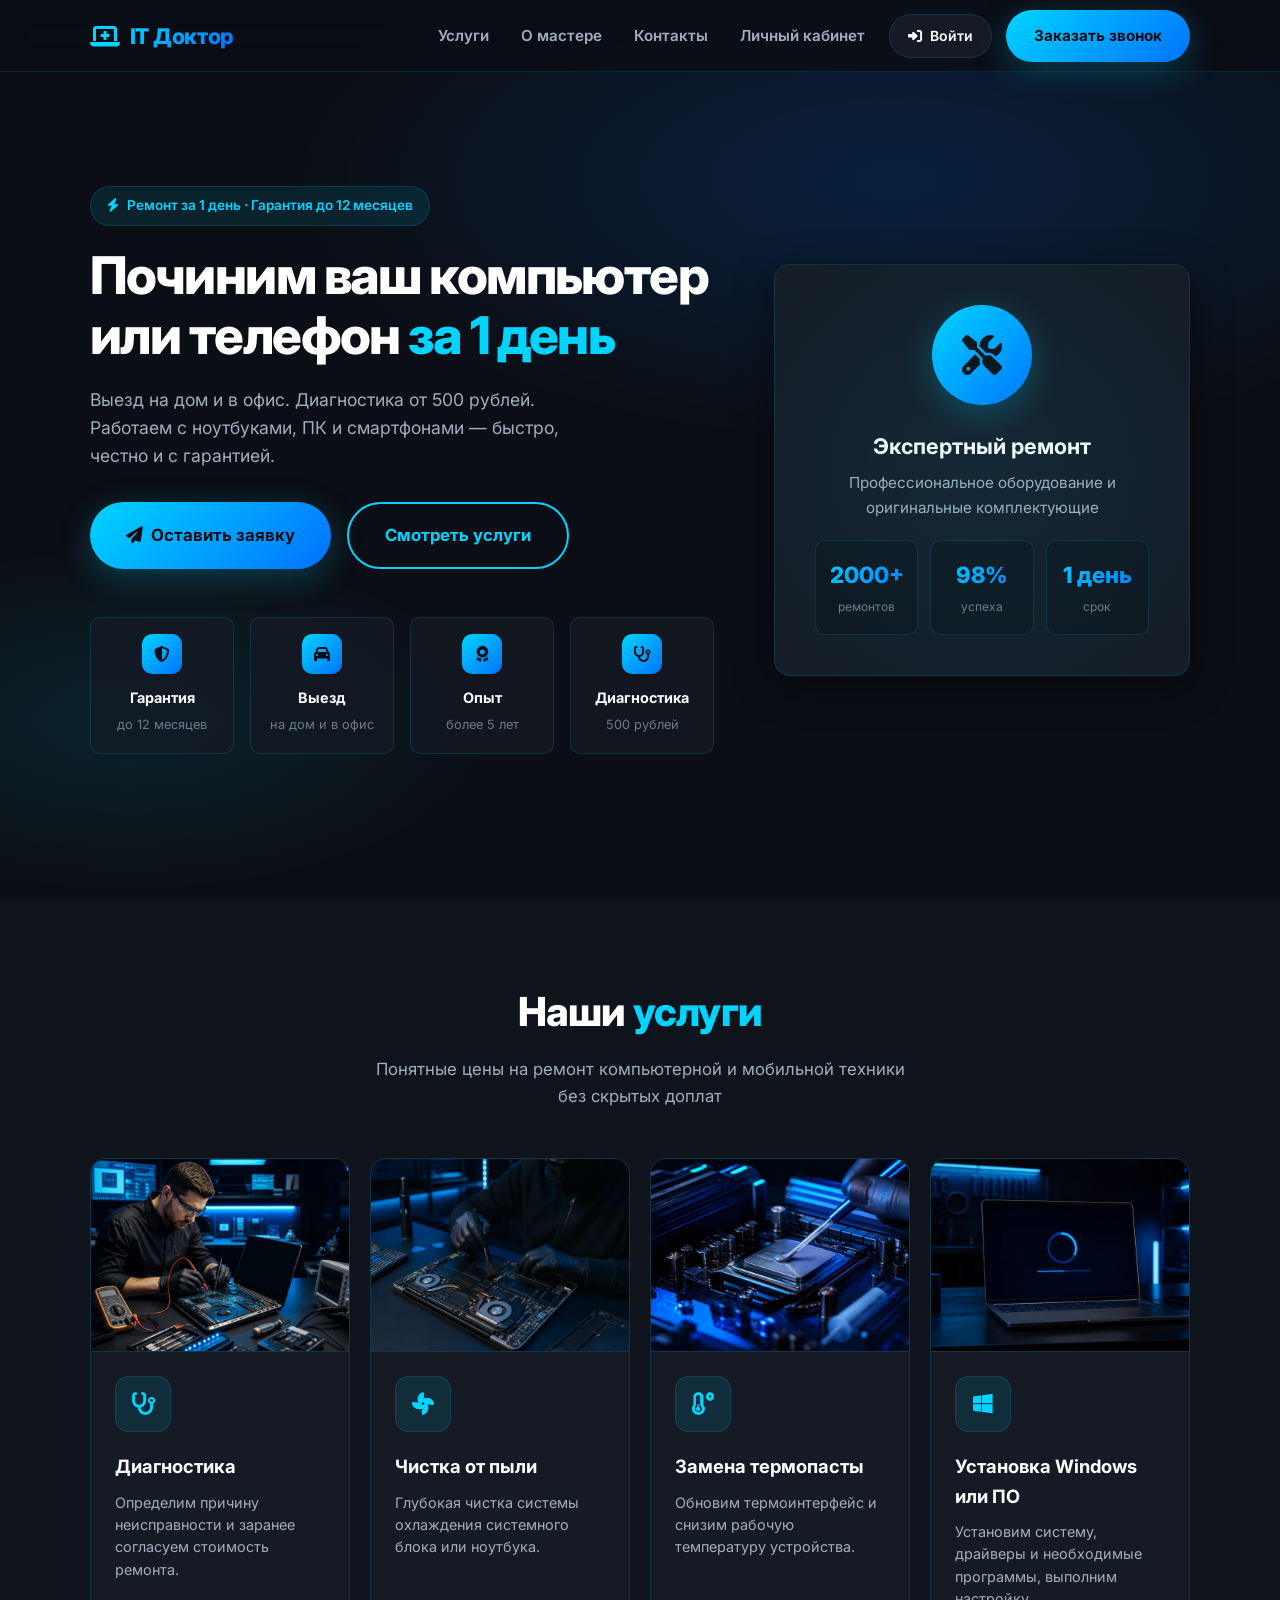
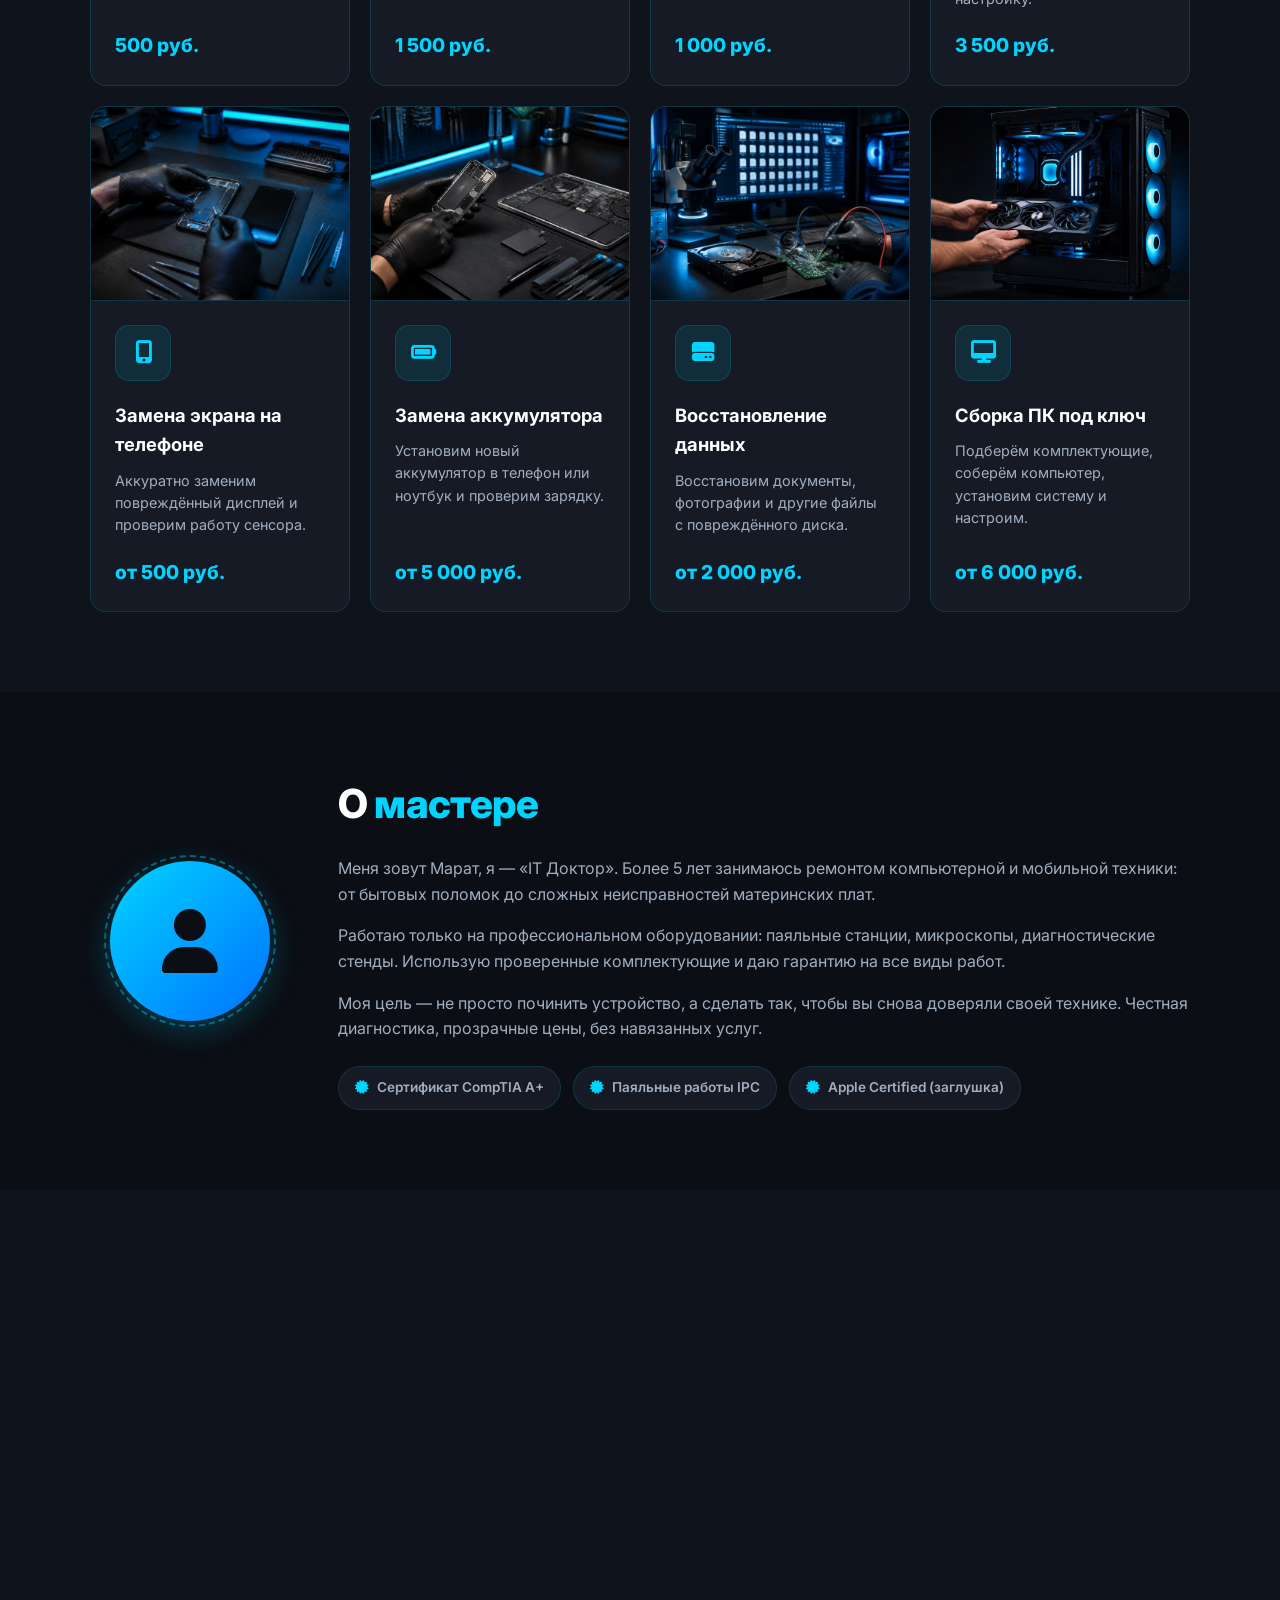
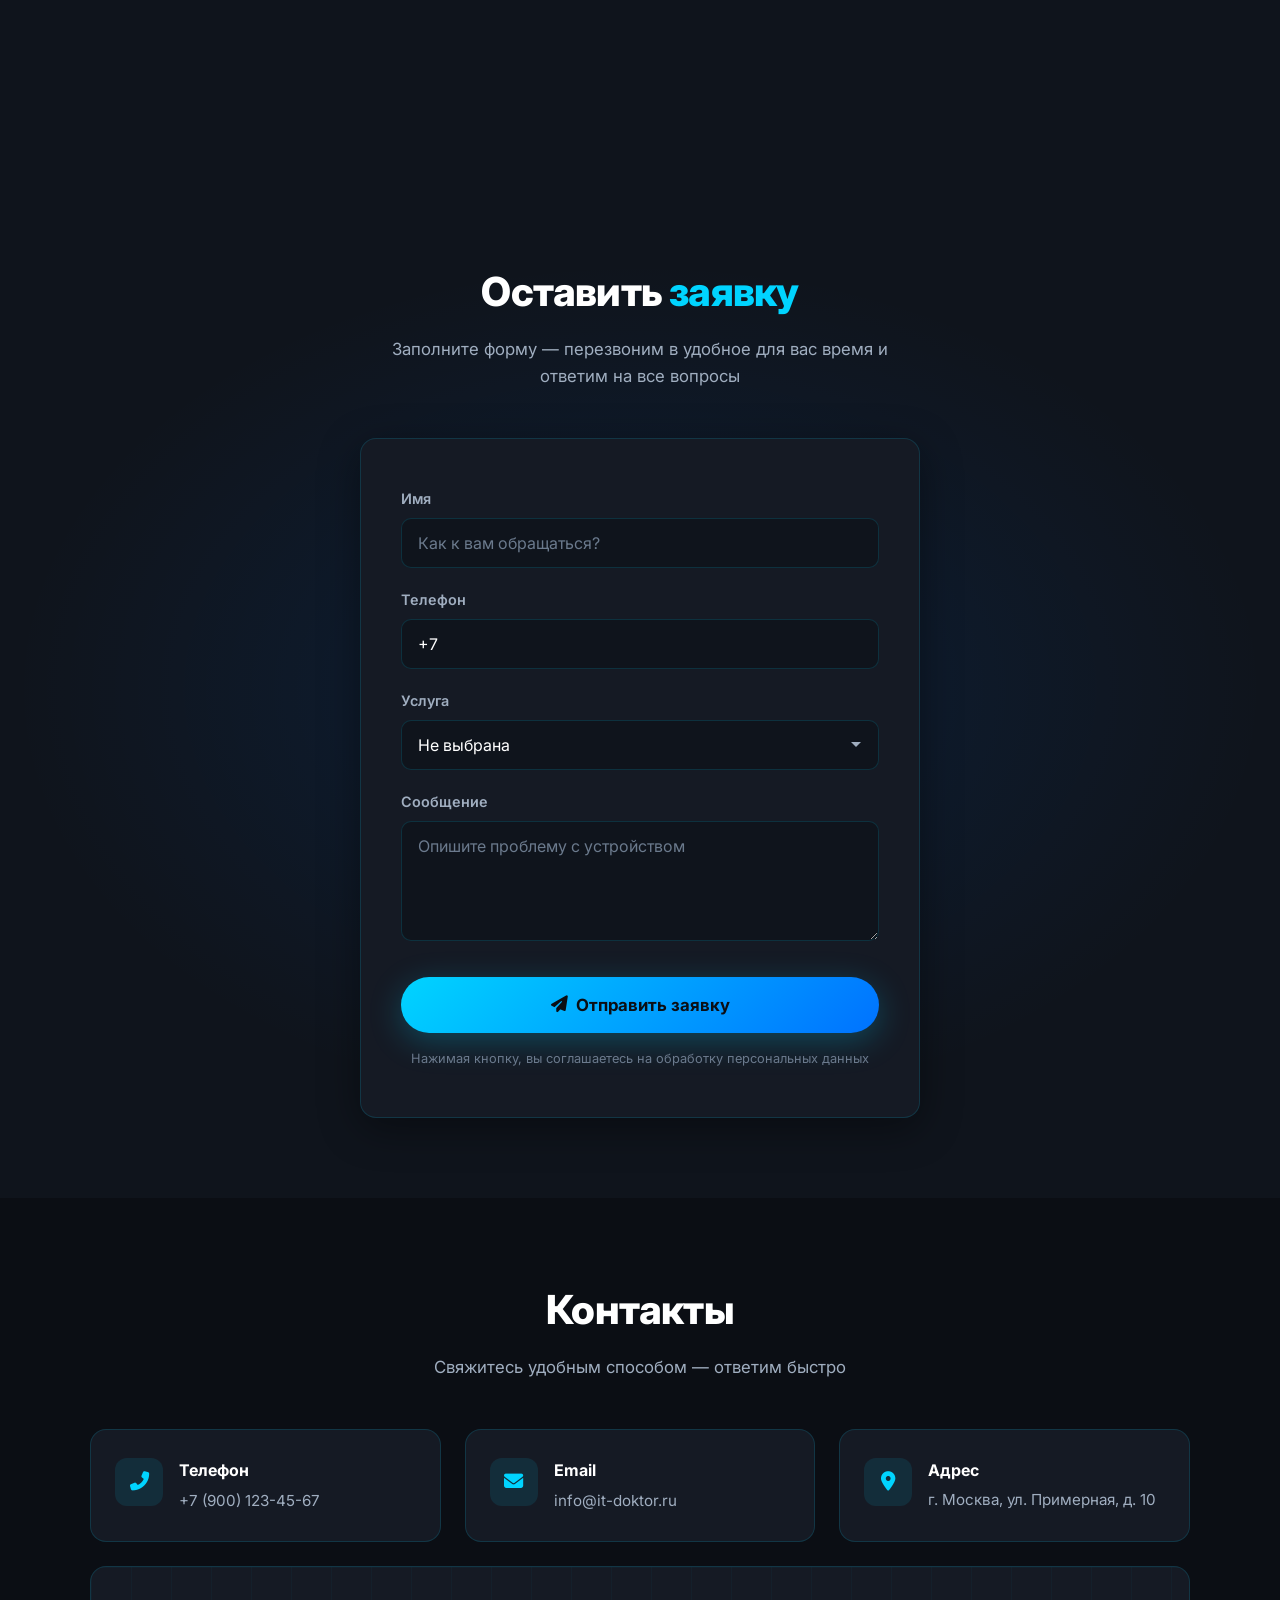
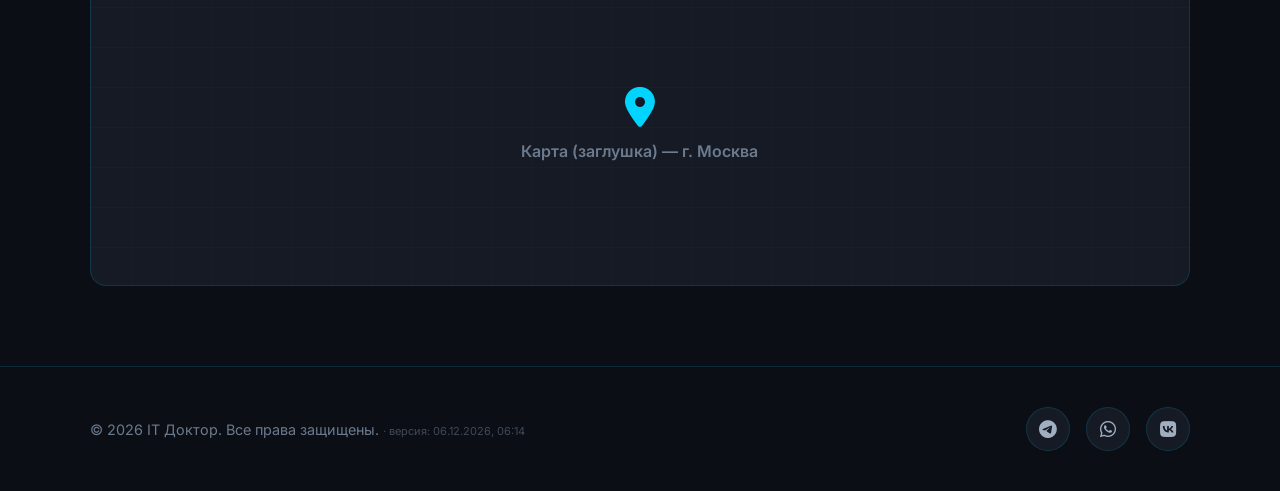
==== index.html @ d326a2d8 "Add a way back to the site and put the cabinet avatar on the right The sign-in form gained a return " ====
<!DOCTYPE html>
<html lang="ru">
<head>
  <meta charset="UTF-8" />
  <meta name="viewport" content="width=device-width, initial-scale=1.0" />
  <meta name="description" content="IT Доктор — профессиональный ремонт компьютеров, ноутбуков и телефонов. Гарантия, выезд, диагностика от 500 рублей. Починим за 1 день." />
  <meta name="keywords" content="ремонт компьютеров, ремонт телефонов, ремонт ноутбуков, IT Доктор, замена экрана, восстановление данных" />
  <title>IT Доктор — Ремонт компьютеров и телефонов за 1 день</title>

  <!-- Google Fonts: Inter -->
  <link rel="preconnect" href="https://fonts.googleapis.com" />
  <link rel="preconnect" href="https://fonts.gstatic.com" crossorigin />
  <link href="https://fonts.googleapis.com/css2?family=Inter:wght@400;600;700;800&display=swap" rel="stylesheet" />

  <!-- Font Awesome -->
  <link rel="stylesheet" href="https://cdnjs.cloudflare.com/ajax/libs/font-awesome/6.5.1/css/all.min.css" />

  <style>
    /* ========== CSS Variables ========== */
    :root {
      --bg-primary: #0B0E14;
      --bg-secondary: #0F141C;
      --bg-card: #151A24;
      --bg-card-hover: #1A2130;
      --accent: #00D4FF;
      --accent-secondary: #0072FF;
      --accent-gradient: linear-gradient(135deg, #00D4FF 0%, #0072FF 100%);
      --text-primary: #FFFFFF;
      --text-secondary: #A0AEC0;
      --text-muted: #6B7A8D;
      --border: rgba(0, 212, 255, 0.15);
      --shadow: 0 10px 40px rgba(0, 0, 0, 0.4);
      --shadow-accent: 0 8px 32px rgba(0, 212, 255, 0.25);
      --radius: 16px;
      --radius-sm: 10px;
      --transition: 0.3s ease;
      --header-height: 72px;
      --container: 1140px;
    }

    /* ========== Reset & Base ========== */
    *,
    *::before,
    *::after {
      box-sizing: border-box;
      margin: 0;
      padding: 0;
    }

    html {
      scroll-behavior: smooth;
      scroll-padding-top: var(--header-height);
    }

    body {
      font-family: "Inter", sans-serif;
      font-weight: 400;
      background: var(--bg-primary);
      color: var(--text-primary);
      line-height: 1.6;
      overflow-x: hidden;
    }

    img {
      max-width: 100%;
      display: block;
    }

    a {
      color: inherit;
      text-decoration: none;
    }

    ul {
      list-style: none;
    }

    button,
    input,
    select,
    textarea {
      font-family: inherit;
      font-size: inherit;
    }

    .container {
      width: 100%;
      max-width: var(--container);
      margin: 0 auto;
      padding: 0 20px;
    }

    section {
      padding: 80px 0;
      position: relative;
    }

    .section-header {
      text-align: center;
      margin-bottom: 48px;
    }

    .section-header h2 {
      font-size: clamp(1.75rem, 4vw, 2.5rem);
      font-weight: 800;
      margin-bottom: 12px;
      letter-spacing: -0.02em;
    }

    .section-header p {
      color: var(--text-secondary);
      font-size: 1.05rem;
      max-width: 560px;
      margin: 0 auto;
    }

    .accent {
      color: var(--accent);
    }

    /* ========== Buttons ========== */
    .btn {
      display: inline-flex;
      align-items: center;
      justify-content: center;
      gap: 8px;
      padding: 14px 28px;
      border: none;
      border-radius: 50px;
      font-weight: 700;
      font-size: 0.95rem;
      cursor: pointer;
      transition: transform var(--transition), box-shadow var(--transition), opacity var(--transition);
      text-align: center;
    }

    .btn-primary {
      background: var(--accent-gradient);
      color: #0B0E14;
      box-shadow: var(--shadow-accent);
    }

    .btn-primary:hover {
      transform: translateY(-3px);
      box-shadow: 0 12px 40px rgba(0, 212, 255, 0.4);
    }

    .btn-primary:active {
      transform: translateY(-1px);
    }

    .btn-outline {
      background: transparent;
      color: var(--accent);
      border: 2px solid var(--accent);
    }

    .btn-outline:hover {
      background: rgba(0, 212, 255, 0.1);
      transform: translateY(-2px);
    }

    .btn-lg {
      padding: 18px 36px;
      font-size: 1.05rem;
    }

    /* ========== Header ========== */
    .header {
      position: fixed;
      top: 0;
      left: 0;
      right: 0;
      z-index: 1000;
      height: var(--header-height);
      background: rgba(11, 14, 20, 0.85);
      backdrop-filter: blur(16px);
      border-bottom: 1px solid var(--border);
      transition: background var(--transition);
    }

    .header__inner {
      display: flex;
      align-items: center;
      justify-content: space-between;
      gap: 24px;
      height: var(--header-height);
    }

    /* Логотип занимает левый край, всё остальное собирается вправо */
    .logo { margin-right: auto; }

    /* Меню и кнопки собраны в один блок: между ними ровные отступы */
    .header__auth {
      display: flex;
      align-items: center;
      gap: 14px;
    }

    .logo {
      font-size: 1.35rem;
      font-weight: 800;
      display: flex;
      align-items: center;
      gap: 10px;
      letter-spacing: -0.02em;
    }

    .logo i {
      color: var(--accent);
      font-size: 1.5rem;
    }

    .logo span {
      background: var(--accent-gradient);
      -webkit-background-clip: text;
      -webkit-text-fill-color: transparent;
      background-clip: text;
    }

    .nav {
      display: none;
      align-items: center;
      gap: 32px;
    }

    .nav a {
      color: var(--text-secondary);
      font-weight: 600;
      font-size: 0.95rem;
      transition: color var(--transition);
      position: relative;
    }

    .nav a::after {
      content: "";
      position: absolute;
      left: 0;
      bottom: -4px;
      width: 0;
      height: 2px;
      background: var(--accent-gradient);
      transition: width var(--transition);
    }

    .nav a:hover {
      color: var(--accent);
    }

    .nav a:hover::after {
      width: 100%;
    }

    .header__cta {
      display: none;
    }

    /* --- Кнопка входа в шапке --- */
    .login-btn {
      display: none;
      align-items: center;
      gap: 8px;
      padding: 10px 18px;
      border-radius: 999px;
      border: 1px solid var(--border);
      background: var(--bg-card);
      color: var(--text-primary);
      font: inherit;
      font-size: 14px;
      font-weight: 600;
      cursor: pointer;
      transition: var(--transition);
    }

    .login-btn:hover {
      border-color: var(--accent);
      color: var(--accent);
      box-shadow: var(--shadow-accent);
    }

    .login-btn[hidden] { display: none !important; }

    .login-btn:not([hidden]) { display: inline-flex; }

    /* На телефоне кнопка компактнее, чтобы не тесно в шапке */
    @media (max-width: 1023px) {
      .login-btn { padding: 9px 13px; font-size: 13px; }
    }

    @media (max-width: 420px) {
      .login-btn span { display: none; }
      .login-btn { padding: 10px; }
    }

    /* --- Окно входа --- */
    .modal {
      position: fixed;
      inset: 0;
      z-index: 2000;
      display: flex;
      align-items: center;
      justify-content: center;
      padding: 20px;
    }

    .modal[hidden] { display: none; }

    .modal__backdrop {
      position: absolute;
      inset: 0;
      background: rgba(3, 6, 12, .78);
      backdrop-filter: blur(4px);
    }

    .modal__card {
      position: relative;
      width: 100%;
      max-width: 420px;
      max-height: calc(100vh - 40px);
      overflow-y: auto;
      padding: 26px;
      border-radius: var(--radius);
      background: var(--bg-card);
      border: 1px solid var(--border-strong);
      box-shadow: var(--shadow);
      animation: modal-in .22s ease;
    }

    @keyframes modal-in {
      from { opacity: 0; transform: translateY(10px); }
      to { opacity: 1; transform: translateY(0); }
    }

    .modal__close {
      position: absolute;
      top: 14px; right: 14px;
      width: 34px; height: 34px;
      display: flex; align-items: center; justify-content: center;
      border-radius: 50%;
      border: none;
      background: transparent;
      color: var(--text-muted);
      cursor: pointer;
      transition: var(--transition);
    }

    .modal__close:hover { color: var(--accent); background: var(--bg-card-hover); }

    .modal__title { font-size: 24px; margin: 0 0 6px; }
    .modal__sub { color: var(--text-muted); font-size: 14px; margin: 0 0 18px; }

    .modal__tabs {
      display: flex;
      gap: 6px;
      padding: 4px;
      margin-bottom: 18px;
      border-radius: 999px;
      background: var(--bg-secondary);
      border: 1px solid var(--border);
    }

    .modal__tabs button {
      flex: 1;
      padding: 9px 12px;
      border: none;
      border-radius: 999px;
      background: transparent;
      color: var(--text-secondary);
      font: inherit;
      font-size: 14px;
      font-weight: 600;
      cursor: pointer;
      transition: var(--transition);
    }

    .modal__tabs button[data-active="true"] {
      background: var(--accent-gradient);
      color: #04121A;
    }

    .modal__field { margin-bottom: 14px; }
    .modal__field[hidden] { display: none; }

    .modal__field label {
      display: block;
      margin-bottom: 6px;
      font-size: 13px;
      color: var(--text-muted);
    }

    .modal__field input {
      width: 100%;
      padding: 12px 14px;
      border-radius: var(--radius-sm);
      border: 1px solid var(--border);
      background: var(--bg-secondary);
      color: var(--text-primary);
      font: inherit;
      font-size: 15px;
    }

    .modal__field input:focus { outline: none; border-color: var(--accent); }

    .modal__submit { width: 100%; margin-top: 6px; }
    .modal__submit[disabled] { opacity: .6; cursor: default; }

    .modal__status { margin: 12px 0 0; font-size: 14px; min-height: 20px; }
    .modal__status[data-kind="error"] { color: #FF6B6B; }
    .modal__status[data-kind="ok"] { color: var(--accent); }

    .modal__hint { margin: 14px 0 0; text-align: center; font-size: 13px; }
    .modal__hint a { color: var(--text-muted); text-decoration: none; }
    .modal__hint a:hover { color: var(--accent); }

    /* --- Профиль клиента в шапке --- */
    .user-box {
      position: relative;
      display: none;
      align-items: center;
    }



    .user-btn {
      display: flex;
      align-items: center;
      gap: 9px;
      padding: 6px 12px 6px 6px;
      border-radius: 999px;
      border: 1px solid var(--border);
      background: var(--bg-card);
      color: var(--text-primary);
      font: inherit;
      font-size: 14px;
      font-weight: 600;
      cursor: pointer;
      transition: var(--transition);
    }

    .user-btn:hover {
      border-color: var(--accent);
      box-shadow: var(--shadow-accent);
    }

    .user-avatar {
      width: 32px;
      height: 32px;
      border-radius: 50%;
      flex: none;
      display: flex;
      align-items: center;
      justify-content: center;
      overflow: hidden;
      background: var(--accent-gradient);
      color: #04121A;
      font-size: 13px;
      font-weight: 800;
    }

    .user-avatar img {
      width: 100%;
      height: 100%;
      object-fit: cover;
      display: block;
    }

    .user-name {
      max-width: 120px;
      overflow: hidden;
      text-overflow: ellipsis;
      white-space: nowrap;
    }

    .user-menu {
      /* Координаты задаёт скрипт: так меню гарантированно остаётся на экране
         при любой ширине окна. */
      position: fixed;
      top: 0;
      left: 0;
      z-index: 1002;
      /* Ширина задана явно: меню не растягивается на всю ширину экрана */
      width: 260px;
      min-width: 0;
      padding: 8px;
      border-radius: 14px;
      background: var(--bg-card);
      border: 1px solid var(--border);
      box-shadow: var(--shadow);
    }

    .user-menu__who {
      padding: 10px 12px 12px;
      border-bottom: 1px solid rgba(255, 255, 255, .07);
      margin-bottom: 6px;
    }

    .user-menu__who b { display: block; font-size: 15px; }
    .user-menu__who span { color: var(--text-muted); font-size: 13px; word-break: break-all; }

    .user-menu a,
    .user-menu button {
      display: block;
      width: 100%;
      text-align: left;
      white-space: normal;
      overflow-wrap: anywhere;
      padding: 11px 12px;
      border: none;
      border-radius: 9px;
      background: transparent;
      color: var(--text-secondary);
      font: inherit;
      font-size: 14px;
      text-decoration: none;
      cursor: pointer;
      transition: var(--transition);
    }

    .user-menu a:hover,
    .user-menu button:hover {
      background: var(--bg-card-hover);
      color: var(--text-primary);
    }

    .user-menu button:hover { color: #FF6B6B; }
    .user-menu__sep { height: 1px; background: rgba(255, 255, 255, .07); margin: 6px 4px; }

    /* Аватар клиента видно и на телефоне */
    .user-box { display: flex; }

    /* На узких экранах имя рядом с аватаром скрываем — остаётся кружок */
    @media (max-width: 1023px) {
      .user-name { display: none; }
      .user-btn { padding: 4px; }
      .header__inner { gap: 10px; }

      /* Меню профиля компактнее: так оно помещается на узком экране */
      .user-menu { padding: 6px; }
      .user-menu a,
      .user-menu button { padding: 10px; font-size: 13.5px; white-space: normal; }
      .user-menu__who { padding: 9px 10px 10px; }
      .user-menu__who b { font-size: 14px; }
      .user-menu__who span { font-size: 12px; }
    }

    /* Атрибут hidden должен побеждать правило отображения выше. */
    .user-box[hidden] { display: none !important; }

    .burger {
      display: flex;
      flex-direction: column;
      gap: 5px;
      background: none;
      border: none;
      cursor: pointer;
      padding: 8px;
      z-index: 1001;
    }

    .burger span {
      display: block;
      width: 24px;
      height: 2px;
      background: var(--text-primary);
      border-radius: 2px;
      transition: var(--transition);
    }

    .burger.active span:nth-child(1) {
      transform: translateY(7px) rotate(45deg);
    }

    .burger.active span:nth-child(2) {
      opacity: 0;
    }

    .burger.active span:nth-child(3) {
      transform: translateY(-7px) rotate(-45deg);
    }

    /* Mobile menu */
    .mobile-menu {
      position: fixed;
      top: var(--header-height);
      left: 0;
      right: 0;
      background: var(--bg-secondary);
      border-bottom: 1px solid var(--border);
      padding: 24px 20px;
      display: flex;
      flex-direction: column;
      gap: 20px;
      transform: translateY(-120%);
      opacity: 0;
      visibility: hidden;
      transition: transform var(--transition), opacity var(--transition), visibility var(--transition);
      z-index: 999;
    }

    .mobile-menu.open {
      transform: translateY(0);
      opacity: 1;
      visibility: visible;
    }

    .mobile-menu a {
      color: var(--text-secondary);
      font-weight: 600;
      font-size: 1.1rem;
      padding: 8px 0;
    }

    .mobile-menu a:hover {
      color: var(--accent);
    }

    /* ========== Hero ========== */
    .hero {
      padding-top: calc(var(--header-height) + 48px);
      padding-bottom: 80px;
      min-height: 100vh;
      display: flex;
      align-items: center;
      background:
        radial-gradient(ellipse 80% 50% at 70% 20%, rgba(0, 114, 255, 0.18) 0%, transparent 60%),
        radial-gradient(ellipse 60% 40% at 10% 80%, rgba(0, 212, 255, 0.1) 0%, transparent 50%),
        var(--bg-primary);
      overflow: hidden;
    }

    .hero__grid {
      display: grid;
      gap: 48px;
      align-items: center;
    }

    .hero__badge {
      display: inline-flex;
      align-items: center;
      gap: 8px;
      padding: 8px 16px;
      background: rgba(0, 212, 255, 0.1);
      border: 1px solid var(--border);
      border-radius: 50px;
      color: var(--accent);
      font-size: 0.85rem;
      font-weight: 600;
      margin-bottom: 20px;
    }

    .hero h1 {
      font-size: clamp(2rem, 5.5vw, 3.25rem);
      font-weight: 800;
      line-height: 1.15;
      letter-spacing: -0.03em;
      margin-bottom: 20px;
    }

    .hero__subtitle {
      font-size: 1.1rem;
      color: var(--text-secondary);
      margin-bottom: 32px;
      max-width: 520px;
    }

    .hero__actions {
      display: flex;
      flex-wrap: wrap;
      gap: 16px;
      margin-bottom: 48px;
    }

    .hero__features {
      display: grid;
      grid-template-columns: 1fr 1fr;
      gap: 16px;
    }

    .feature-item {
      display: flex;
      align-items: flex-start;
      gap: 12px;
      padding: 16px;
      background: rgba(21, 26, 36, 0.7);
      border: 1px solid var(--border);
      border-radius: var(--radius-sm);
      transition: transform var(--transition), border-color var(--transition), box-shadow var(--transition);
    }

    .feature-item:hover {
      transform: translateY(-4px);
      border-color: rgba(0, 212, 255, 0.4);
      box-shadow: var(--shadow-accent);
    }

    .feature-item__icon {
      width: 40px;
      height: 40px;
      min-width: 40px;
      display: flex;
      align-items: center;
      justify-content: center;
      background: var(--accent-gradient);
      border-radius: 10px;
      color: #0B0E14;
      font-size: 1rem;
    }

    .feature-item__text strong {
      display: block;
      font-size: 0.9rem;
      font-weight: 700;
      margin-bottom: 2px;
    }

    .feature-item__text span {
      font-size: 0.8rem;
      color: var(--text-muted);
    }

    .hero__visual {
      display: none;
      position: relative;
    }

    .hero__card {
      background: var(--bg-card);
      border: 1px solid var(--border);
      border-radius: var(--radius);
      padding: 40px;
      text-align: center;
      box-shadow: var(--shadow);
      position: relative;
      overflow: hidden;
    }

    .hero__card::before {
      content: "";
      position: absolute;
      top: -50%;
      left: -50%;
      width: 200%;
      height: 200%;
      background: radial-gradient(circle, rgba(0, 212, 255, 0.08) 0%, transparent 60%);
      pointer-events: none;
    }

    .hero__card-icon {
      width: 100px;
      height: 100px;
      margin: 0 auto 24px;
      display: flex;
      align-items: center;
      justify-content: center;
      background: var(--accent-gradient);
      border-radius: 50%;
      font-size: 2.5rem;
      color: #0B0E14;
      box-shadow: var(--shadow-accent);
    }

    .hero__card h3 {
      font-size: 1.35rem;
      font-weight: 700;
      margin-bottom: 8px;
    }

    .hero__card p {
      color: var(--text-secondary);
      font-size: 0.95rem;
    }

    .hero__stats {
      display: grid;
      grid-template-columns: repeat(3, 1fr);
      gap: 12px;
      margin-top: 20px;
    }

    .hero__stat {
      background: var(--bg-secondary);
      border: 1px solid var(--border);
      border-radius: var(--radius-sm);
      padding: 16px 8px;
      text-align: center;
    }

    .hero__stat strong {
      display: block;
      font-size: 1.4rem;
      font-weight: 800;
      background: var(--accent-gradient);
      -webkit-background-clip: text;
      -webkit-text-fill-color: transparent;
      background-clip: text;
    }

    .hero__stat span {
      font-size: 0.75rem;
      color: var(--text-muted);
    }

    /* ========== Services ========== */
    .services {
      background: var(--bg-secondary);
    }

    .services__grid {
      display: grid;
      grid-template-columns: 1fr;
      gap: 20px;
    }

    .service-card {
      background: var(--bg-card);
      border: 1px solid var(--border);
      border-radius: var(--radius);
      overflow: hidden;
      display: flex;
      flex-direction: column;
      transition: transform var(--transition), box-shadow var(--transition), border-color var(--transition);
    }

    .service-card:hover {
      transform: translateY(-8px);
      box-shadow: var(--shadow-accent);
      border-color: rgba(0, 212, 255, 0.4);
    }

    .service-card__image {
      width: 100%;
      aspect-ratio: 4 / 3;
      object-fit: cover;
      border-bottom: 1px solid var(--border);
      transition: transform 0.5s ease, filter var(--transition);
    }

    .service-card:hover .service-card__image {
      transform: scale(1.04);
      filter: brightness(1.08);
    }

    .service-card__body {
      flex: 1;
      display: flex;
      flex-direction: column;
      padding: 24px;
    }

    .service-card__icon {
      width: 56px;
      height: 56px;
      display: flex;
      align-items: center;
      justify-content: center;
      background: rgba(0, 212, 255, 0.1);
      border: 1px solid var(--border);
      border-radius: 14px;
      color: var(--accent);
      font-size: 1.4rem;
      margin-bottom: 20px;
      transition: background var(--transition), color var(--transition);
    }

    .service-card:hover .service-card__icon {
      background: var(--accent-gradient);
      color: #0B0E14;
      border-color: transparent;
    }

    .service-card h3 {
      font-size: 1.15rem;
      font-weight: 700;
      margin-bottom: 10px;
    }

    .service-card p {
      color: var(--text-secondary);
      font-size: 0.9rem;
      line-height: 1.55;
    }

    .service-card__price {
      margin-top: auto;
      padding-top: 20px;
      color: var(--accent);
      font-size: 1.2rem;
      font-weight: 800;
    }

    /* ========== About ========== */
    .about__content {
      display: grid;
      gap: 40px;
      align-items: center;
    }

    .about__avatar {
      width: 160px;
      height: 160px;
      border-radius: 50%;
      background: var(--accent-gradient);
      display: flex;
      align-items: center;
      justify-content: center;
      margin: 0 auto;
      font-size: 4rem;
      color: #0B0E14;
      box-shadow: var(--shadow-accent);
      position: relative;
    }

    .about__avatar::after {
      content: "";
      position: absolute;
      inset: -6px;
      border-radius: 50%;
      border: 2px dashed rgba(0, 212, 255, 0.4);
      animation: spin 20s linear infinite;
    }

    @keyframes spin {
      to { transform: rotate(360deg); }
    }

    .about__text h2 {
      font-size: clamp(1.75rem, 4vw, 2.5rem);
      font-weight: 800;
      margin-bottom: 20px;
      letter-spacing: -0.02em;
      text-align: center;
    }

    .about__text p {
      color: var(--text-secondary);
      margin-bottom: 16px;
      font-size: 1rem;
    }

    .about__certs {
      display: flex;
      flex-wrap: wrap;
      gap: 12px;
      margin-top: 24px;
      justify-content: center;
    }

    .cert-badge {
      display: inline-flex;
      align-items: center;
      gap: 8px;
      padding: 10px 16px;
      background: var(--bg-card);
      border: 1px solid var(--border);
      border-radius: 50px;
      font-size: 0.85rem;
      font-weight: 600;
      color: var(--text-secondary);
    }

    .cert-badge i {
      color: var(--accent);
    }

    /* ========== Steps ========== */
    .steps {
      background: var(--bg-secondary);
    }

    .steps__grid {
      display: grid;
      grid-template-columns: 1fr;
      gap: 24px;
      counter-reset: step;
    }

    .step-card {
      background: var(--bg-card);
      border: 1px solid var(--border);
      border-radius: var(--radius);
      padding: 32px 24px;
      text-align: center;
      position: relative;
      transition: transform var(--transition), box-shadow var(--transition);
      counter-increment: step;
    }

    .step-card:hover {
      transform: translateY(-6px);
      box-shadow: var(--shadow-accent);
    }

    .step-card__number {
      position: absolute;
      top: 16px;
      right: 20px;
      font-size: 2.5rem;
      font-weight: 800;
      color: rgba(0, 212, 255, 0.1);
      line-height: 1;
    }

    .step-card__icon {
      width: 64px;
      height: 64px;
      margin: 0 auto 20px;
      display: flex;
      align-items: center;
      justify-content: center;
      background: var(--accent-gradient);
      border-radius: 50%;
      font-size: 1.4rem;
      color: #0B0E14;
    }

    .step-card h3 {
      font-size: 1.15rem;
      font-weight: 700;
      margin-bottom: 8px;
    }

    .step-card p {
      color: var(--text-secondary);
      font-size: 0.9rem;
    }

    /* ========== Reviews ========== */
    .reviews__grid {
      display: grid;
      grid-template-columns: 1fr;
      gap: 20px;
    }

    .review-card {
      background: var(--bg-card);
      border: 1px solid var(--border);
      border-radius: var(--radius);
      padding: 28px 24px;
      transition: transform var(--transition), box-shadow var(--transition);
    }

    .review-card:hover {
      transform: translateY(-6px);
      box-shadow: var(--shadow-accent);
    }

    .review-card__stars {
      color: #FFD700;
      margin-bottom: 16px;
      font-size: 0.95rem;
      letter-spacing: 2px;
    }

    .review-card__text {
      color: var(--text-secondary);
      font-size: 0.95rem;
      margin-bottom: 20px;
      line-height: 1.6;
      font-style: italic;
    }

    .review-card__author {
      display: flex;
      align-items: center;
      gap: 12px;
    }

    .review-card__avatar {
      width: 44px;
      height: 44px;
      border-radius: 50%;
      background: var(--accent-gradient);
      display: flex;
      align-items: center;
      justify-content: center;
      color: #0B0E14;
      font-weight: 700;
      font-size: 1rem;
    }

    .review-card__name {
      font-weight: 700;
      font-size: 0.95rem;
    }

    .review-card__role {
      font-size: 0.8rem;
      color: var(--text-muted);
    }

    /* ========== Form / Lead ========== */
    .lead {
      background:
        radial-gradient(ellipse 70% 60% at 50% 50%, rgba(0, 114, 255, 0.12) 0%, transparent 70%),
        var(--bg-secondary);
    }

    .lead__form-wrap {
      max-width: 560px;
      margin: 0 auto;
      background: var(--bg-card);
      border: 1px solid var(--border);
      border-radius: var(--radius);
      padding: 36px 24px;
      box-shadow: var(--shadow);
    }

    .form-note {
      grid-column: 1 / -1;
      padding: 12px 14px;
      margin-bottom: 18px;
      border-radius: var(--radius-sm);
      background: rgba(0, 212, 255, .08);
      border: 1px solid rgba(0, 212, 255, .25);
      color: var(--text-secondary);
      font-size: 14px;
    }

    .form-note[hidden] { display: none; }

    .form-group {
      margin-bottom: 20px;
    }

    .form-group label {
      display: block;
      font-weight: 600;
      font-size: 0.9rem;
      margin-bottom: 8px;
      color: var(--text-secondary);
    }

    .form-group input,
    .form-group select,
    .form-group textarea {
      width: 100%;
      padding: 14px 16px;
      background: var(--bg-secondary);
      border: 1px solid var(--border);
      border-radius: var(--radius-sm);
      color: var(--text-primary);
      outline: none;
      transition: border-color var(--transition), box-shadow var(--transition);
    }

    .form-group input::placeholder,
    .form-group textarea::placeholder {
      color: var(--text-muted);
    }

    .form-group input:focus,
    .form-group select:focus,
    .form-group textarea:focus {
      border-color: var(--accent);
      box-shadow: 0 0 0 3px rgba(0, 212, 255, 0.15);
    }

    .form-group textarea {
      min-height: 120px;
      resize: vertical;
    }

    .form-group select {
      cursor: pointer;
      appearance: none;
      background-image: url("data:image/svg+xml,%3Csvg xmlns='http://www.w3.org/2000/svg' width='12' height='8' fill='%23A0AEC0'%3E%3Cpath d='M1 1l5 5 5-5'/%3E%3C/svg%3E");
      background-repeat: no-repeat;
      background-position: right 16px center;
      padding-right: 40px;
    }

    .form-group select option {
      background: var(--bg-secondary);
      color: var(--text-primary);
    }

    .lead__form .btn {
      width: 100%;
      margin-top: 8px;
    }

    .lead__note {
      text-align: center;
      margin-top: 16px;
      font-size: 0.8rem;
      color: var(--text-muted);
    }

    .form-status {
      margin-top: 18px;
      padding: 12px 16px;
      border-radius: var(--radius-sm);
      text-align: center;
      font-size: 0.9rem;
    }

    .form-status--success {
      color: #8fffc1;
      background: rgba(35, 197, 94, 0.12);
      border: 1px solid rgba(35, 197, 94, 0.3);
    }

    .form-status--error {
      color: #ff9b9b;
      background: rgba(239, 68, 68, 0.12);
      border: 1px solid rgba(239, 68, 68, 0.3);
    }

    /* ========== Contacts ========== */
    .contacts__grid {
      display: grid;
      gap: 24px;
    }

    .contact-card {
      background: var(--bg-card);
      border: 1px solid var(--border);
      border-radius: var(--radius);
      padding: 28px 24px;
      display: flex;
      align-items: flex-start;
      gap: 16px;
      transition: transform var(--transition), box-shadow var(--transition);
    }

    .contact-card:hover {
      transform: translateY(-4px);
      box-shadow: var(--shadow-accent);
    }

    .contact-card__icon {
      width: 48px;
      height: 48px;
      min-width: 48px;
      display: flex;
      align-items: center;
      justify-content: center;
      background: rgba(0, 212, 255, 0.1);
      border-radius: 12px;
      color: var(--accent);
      font-size: 1.2rem;
    }

    .contact-card h3 {
      font-size: 1rem;
      font-weight: 700;
      margin-bottom: 4px;
    }

    .contact-card a,
    .contact-card p {
      color: var(--text-secondary);
      font-size: 0.95rem;
      transition: color var(--transition);
    }

    .contact-card a:hover {
      color: var(--accent);
    }

    .map-placeholder {
      background: var(--bg-card);
      border: 1px solid var(--border);
      border-radius: var(--radius);
      height: 280px;
      display: flex;
      flex-direction: column;
      align-items: center;
      justify-content: center;
      gap: 12px;
      color: var(--text-muted);
      position: relative;
      overflow: hidden;
    }

    .map-placeholder::before {
      content: "";
      position: absolute;
      inset: 0;
      background:
        linear-gradient(rgba(0, 212, 255, 0.03) 1px, transparent 1px),
        linear-gradient(90deg, rgba(0, 212, 255, 0.03) 1px, transparent 1px);
      background-size: 40px 40px;
    }

    .map-placeholder i {
      font-size: 2.5rem;
      color: var(--accent);
      position: relative;
      z-index: 1;
      animation: bounce 2s ease-in-out infinite;
    }

    @keyframes bounce {
      0%, 100% { transform: translateY(0); }
      50% { transform: translateY(-10px); }
    }

    .map-placeholder span {
      position: relative;
      z-index: 1;
      font-weight: 600;
    }

    /* ========== Footer ========== */
    .footer {
      background: var(--bg-primary);
      border-top: 1px solid var(--border);
      padding: 40px 0;
    }

    .footer__inner {
      display: flex;
      flex-direction: column;
      align-items: center;
      gap: 24px;
      text-align: center;
    }

    .footer__copy {
      color: var(--text-muted);
      font-size: 0.9rem;
    }

    .build { font-size: 11px; opacity: .55; }

    .footer__socials {
      display: flex;
      gap: 16px;
    }

    .footer__socials a {
      width: 44px;
      height: 44px;
      display: flex;
      align-items: center;
      justify-content: center;
      background: var(--bg-card);
      border: 1px solid var(--border);
      border-radius: 50%;
      color: var(--text-secondary);
      font-size: 1.15rem;
      transition: transform var(--transition), background var(--transition), color var(--transition), border-color var(--transition);
    }

    .footer__socials a:hover {
      transform: translateY(-4px);
      background: var(--accent-gradient);
      color: #0B0E14;
      border-color: transparent;
    }

    /* ========== Fade-in Animation ========== */
    .fade-in {
      opacity: 0;
      transform: translateY(30px);
      transition: opacity 0.7s ease, transform 0.7s ease;
    }

    .fade-in.visible {
      opacity: 1;
      transform: translateY(0);
    }

    /* ========== Tablet (768px+) ========== */
    @media (min-width: 768px) {
      .hero__features {
        grid-template-columns: repeat(4, 1fr);
      }

      .feature-item {
        flex-direction: column;
        text-align: center;
        align-items: center;
      }

      .services__grid {
        grid-template-columns: repeat(2, 1fr);
      }

      .about__content {
        grid-template-columns: 200px 1fr;
        gap: 48px;
      }

      .about__text h2 {
        text-align: left;
      }

      .about__certs {
        justify-content: flex-start;
      }

      .steps__grid {
        grid-template-columns: repeat(2, 1fr);
      }

      .reviews__grid {
        grid-template-columns: repeat(3, 1fr);
      }

      .contacts__grid {
        grid-template-columns: 1fr 1fr;
      }

      .lead__form-wrap {
        padding: 48px 40px;
      }

      .footer__inner {
        flex-direction: row;
        justify-content: space-between;
        text-align: left;
      }
    }

    /* ========== Desktop (1024px+) ========== */
    @media (min-width: 1024px) {
      .nav {
        display: flex;
      }

      .header__cta {
        display: inline-flex;
      }

      .burger {
        display: none;
      }

      .hero__grid {
        grid-template-columns: 1.2fr 0.8fr;
        gap: 60px;
      }

      .hero__visual {
        display: block;
      }

      .hero__features {
        grid-template-columns: repeat(4, 1fr);
      }

      .services__grid {
        grid-template-columns: repeat(4, 1fr);
      }

      .steps__grid {
        grid-template-columns: repeat(4, 1fr);
      }

      .contacts__grid {
        grid-template-columns: 1fr 1fr 1fr;
      }

      .map-placeholder {
        grid-column: 1 / -1;
        height: 320px;
      }
    }
  </style>
</head>
<body>

  <!-- ========== 1. Header ========== -->
  <header class="header" id="header">
    <div class="container header__inner">
      <a href="#hero" class="logo" aria-label="IT Доктор — на главную">
        <i class="fas fa-laptop-medical"></i>
        <span>IT Доктор</span>
      </a>

      <!-- Меню сайта -->
      <nav class="nav" aria-label="Основная навигация">
        <a href="#services">Услуги</a>
        <a href="#about">О мастере</a>
        <a href="#contacts">Контакты</a>
        <a href="/account/" id="navAccount">Личный кабинет</a>
      </nav>

      <!-- Профиль клиента и кнопки справа -->
      <div class="header__auth">
        <!-- Кнопка входа: видна, пока клиент не вошёл -->
        <button type="button" class="login-btn" id="siteLoginBtn" hidden>
          <i class="fas fa-right-to-bracket"></i>
          <span>Войти</span>
        </button>

        <!-- Если клиент вошёл, появляется его аватар с меню -->
        <div class="user-box" id="userBox" hidden>
          <button class="user-btn" id="userBtn" aria-label="Профиль">
            <span class="user-avatar" id="userAvatar"></span>
            <span class="user-name" id="userName"></span>
          </button>

          <div class="user-menu" id="userMenu" hidden>
            <div class="user-menu__who">
              <b id="userMenuName">Клиент</b>
              <span id="userMenuEmail"></span>
            </div>
            <a href="/account/" id="userMenuCabinet">📋 Мои заявки</a>
            <a href="/account/?profile=1" id="userMenuProfile">👤 Личные данные</a>
            <a href="/account/?lead=1" id="userMenuLead">📝 Оставить заявку</a>
            <div class="user-menu__sep"></div>
            <button type="button" id="userLogout">🚪 Выйти из профиля</button>
          </div>
        </div>

        <a href="#lead" class="btn btn-primary header__cta">Заказать звонок</a>
      </div>

      <button class="burger" id="burger" aria-label="Открыть меню" aria-expanded="false">
        <span></span>
        <span></span>
        <span></span>
      </button>
    </div>
  </header>

  <!-- Mobile menu -->
  <!-- ========== Окно входа ========== -->
  <div class="modal" id="loginModal" hidden>
    <div class="modal__backdrop" data-close-login></div>

    <div class="modal__card" role="dialog" aria-modal="true" aria-labelledby="loginTitle">
      <button type="button" class="modal__close" data-close-login aria-label="Закрыть">
        <i class="fas fa-xmark"></i>
      </button>

      <h2 class="modal__title" id="loginTitle">Вход</h2>
      <p class="modal__sub" id="loginSub">Войдите, чтобы заявки уходили сразу, без имени и телефона.</p>

      <div class="modal__tabs">
        <button type="button" id="loginTab" data-active="true">Вход</button>
        <button type="button" id="registerTab" data-active="false">Регистрация</button>
      </div>

      <form id="siteAuthForm" class="modal__form">
        <div class="modal__field" id="siteNameField" hidden>
          <label for="siteName">Как к вам обращаться</label>
          <input id="siteName" type="text" maxlength="100" placeholder="Иван" autocomplete="name" />
        </div>

        <div class="modal__field">
          <label for="siteEmail">Почта</label>
          <input id="siteEmail" type="email" required placeholder="you@example.com" autocomplete="email" />
        </div>

        <div class="modal__field">
          <label for="sitePassword">Пароль</label>
          <input id="sitePassword" type="password" required minlength="6" placeholder="минимум 6 символов" autocomplete="current-password" />
        </div>

        <button type="submit" class="btn btn-primary modal__submit" id="siteAuthSubmit">Войти</button>
      </form>

      <p class="modal__status" id="siteAuthStatus"></p>
      <p class="modal__hint"><a href="/account/">Открыть личный кабинет</a></p>
    </div>
  </div>

  <div class="mobile-menu" id="mobileMenu">
    <a href="#services">Услуги</a>
    <a href="#about">О мастере</a>
    <a href="#contacts">Контакты</a>
    <a href="/account/">Личный кабинет</a>
    <a href="#lead" class="btn btn-primary">Заказать звонок</a>
  </div>

  <!-- ========== 2. Hero ========== -->
  <section class="hero" id="hero">
    <div class="container hero__grid">
      <div class="hero__content fade-in">
        <div class="hero__badge">
          <i class="fas fa-bolt"></i>
          Ремонт за 1 день · Гарантия до 12 месяцев
        </div>
        <h1>Починим ваш компьютер или телефон <span class="accent">за 1 день</span></h1>
        <p class="hero__subtitle">
          Выезд на дом и в офис. Диагностика от 500 рублей. Работаем с ноутбуками, ПК и смартфонами — быстро, честно и с гарантией.
        </p>
        <div class="hero__actions">
          <a href="#lead" class="btn btn-primary btn-lg">
            <i class="fas fa-paper-plane"></i>
            Оставить заявку
          </a>
          <a href="#services" class="btn btn-outline btn-lg">Смотреть услуги</a>
        </div>
        <div class="hero__features">
          <div class="feature-item">
            <div class="feature-item__icon"><i class="fas fa-shield-alt"></i></div>
            <div class="feature-item__text">
              <strong>Гарантия</strong>
              <span>до 12 месяцев</span>
            </div>
          </div>
          <div class="feature-item">
            <div class="feature-item__icon"><i class="fas fa-car"></i></div>
            <div class="feature-item__text">
              <strong>Выезд</strong>
              <span>на дом и в офис</span>
            </div>
          </div>
          <div class="feature-item">
            <div class="feature-item__icon"><i class="fas fa-award"></i></div>
            <div class="feature-item__text">
              <strong>Опыт</strong>
              <span>более 5 лет</span>
            </div>
          </div>
          <div class="feature-item">
            <div class="feature-item__icon"><i class="fas fa-stethoscope"></i></div>
            <div class="feature-item__text">
              <strong>Диагностика</strong>
              <span>500 рублей</span>
            </div>
          </div>
        </div>
      </div>

      <div class="hero__visual fade-in">
        <div class="hero__card">
          <div class="hero__card-icon">
            <i class="fas fa-tools"></i>
          </div>
          <h3>Экспертный ремонт</h3>
          <p>Профессиональное оборудование и оригинальные комплектующие</p>
          <div class="hero__stats">
            <div class="hero__stat">
              <strong>2000+</strong>
              <span>ремонтов</span>
            </div>
            <div class="hero__stat">
              <strong>98%</strong>
              <span>успеха</span>
            </div>
            <div class="hero__stat">
              <strong>1 день</strong>
              <span>срок</span>
            </div>
          </div>
        </div>
      </div>
    </div>
  </section>

  <!-- ========== 3. Services ========== -->
  <section class="services" id="services">
    <div class="container">
      <div class="section-header fade-in">
        <h2>Наши <span class="accent">услуги</span></h2>
        <p>Понятные цены на ремонт компьютерной и мобильной техники без скрытых доплат</p>
      </div>
      <div class="services__grid">
        <article class="service-card fade-in">
          <img class="service-card__image" src="assets/services/service-diagnostics.webp" alt="Диагностика ноутбука профессиональным оборудованием" loading="lazy" />
          <div class="service-card__body">
            <div class="service-card__icon"><i class="fas fa-stethoscope"></i></div>
            <h3>Диагностика</h3>
            <p>Определим причину неисправности и заранее согласуем стоимость ремонта.</p>
            <div class="service-card__price">500 руб.</div>
          </div>
        </article>
        <article class="service-card fade-in">
          <img class="service-card__image" src="assets/services/service-cleaning.webp" alt="Чистка ноутбука от пыли" loading="lazy" />
          <div class="service-card__body">
            <div class="service-card__icon"><i class="fas fa-fan"></i></div>
            <h3>Чистка от пыли</h3>
            <p>Глубокая чистка системы охлаждения системного блока или ноутбука.</p>
            <div class="service-card__price">1 500 руб.</div>
          </div>
        </article>
        <article class="service-card fade-in">
          <img class="service-card__image" src="assets/services/service-thermal-paste.webp" alt="Замена термопасты на процессоре" loading="lazy" />
          <div class="service-card__body">
            <div class="service-card__icon"><i class="fas fa-temperature-low"></i></div>
            <h3>Замена термопасты</h3>
            <p>Обновим термоинтерфейс и снизим рабочую температуру устройства.</p>
            <div class="service-card__price">1 000 руб.</div>
          </div>
        </article>
        <article class="service-card fade-in">
          <img class="service-card__image" src="assets/services/service-windows.webp" alt="Установка операционной системы на ноутбук" loading="lazy" />
          <div class="service-card__body">
            <div class="service-card__icon"><i class="fab fa-windows"></i></div>
            <h3>Установка Windows или ПО</h3>
            <p>Установим систему, драйверы и необходимые программы, выполним настройку.</p>
            <div class="service-card__price">3 500 руб.</div>
          </div>
        </article>
        <article class="service-card fade-in">
          <img class="service-card__image" src="assets/services/service-phone-screen.webp" alt="Замена экрана смартфона" loading="lazy" />
          <div class="service-card__body">
            <div class="service-card__icon"><i class="fas fa-mobile-alt"></i></div>
            <h3>Замена экрана на телефоне</h3>
            <p>Аккуратно заменим повреждённый дисплей и проверим работу сенсора.</p>
            <div class="service-card__price">от 500 руб.</div>
          </div>
        </article>
        <article class="service-card fade-in">
          <img class="service-card__image" src="assets/services/service-battery.webp" alt="Замена аккумулятора телефона и ноутбука" loading="lazy" />
          <div class="service-card__body">
            <div class="service-card__icon"><i class="fas fa-battery-full"></i></div>
            <h3>Замена аккумулятора</h3>
            <p>Установим новый аккумулятор в телефон или ноутбук и проверим зарядку.</p>
            <div class="service-card__price">от 5 000 руб.</div>
          </div>
        </article>
        <article class="service-card fade-in">
          <img class="service-card__image" src="assets/services/service-data-recovery.webp" alt="Восстановление данных с жёсткого диска" loading="lazy" />
          <div class="service-card__body">
            <div class="service-card__icon"><i class="fas fa-hdd"></i></div>
            <h3>Восстановление данных</h3>
            <p>Восстановим документы, фотографии и другие файлы с повреждённого диска.</p>
            <div class="service-card__price">от 2 000 руб.</div>
          </div>
        </article>
        <article class="service-card fade-in">
          <img class="service-card__image" src="assets/services/service-pc-build.webp" alt="Профессиональная сборка персонального компьютера" loading="lazy" />
          <div class="service-card__body">
            <div class="service-card__icon"><i class="fas fa-desktop"></i></div>
            <h3>Сборка ПК под ключ</h3>
            <p>Подберём комплектующие, соберём компьютер, установим систему и настроим.</p>
            <div class="service-card__price">от 6 000 руб.</div>
          </div>
        </article>
      </div>
    </div>
  </section>

  <!-- ========== 4. About ========== -->
  <section class="about" id="about">
    <div class="container">
      <div class="about__content fade-in">
        <div class="about__avatar" aria-hidden="true">
          <i class="fas fa-user"></i>
        </div>
        <div class="about__text">
          <h2>О <span class="accent">мастере</span></h2>
          <p>
            Меня зовут Марат, я — «IT Доктор». Более 5 лет занимаюсь ремонтом компьютерной и мобильной техники: от бытовых поломок до сложных неисправностей материнских плат.
          </p>
          <p>
            Работаю только на профессиональном оборудовании: паяльные станции, микроскопы, диагностические стенды. Использую проверенные комплектующие и даю гарантию на все виды работ.
          </p>
          <p>
            Моя цель — не просто починить устройство, а сделать так, чтобы вы снова доверяли своей технике. Честная диагностика, прозрачные цены, без навязанных услуг.
          </p>
          <div class="about__certs">
            <span class="cert-badge"><i class="fas fa-certificate"></i> Сертификат CompTIA A+</span>
            <span class="cert-badge"><i class="fas fa-certificate"></i> Паяльные работы IPC</span>
            <span class="cert-badge"><i class="fas fa-certificate"></i> Apple Certified (заглушка)</span>
          </div>
        </div>
      </div>
    </div>
  </section>

  <!-- ========== 5. Steps ========== -->
  <section class="steps" id="steps">
    <div class="container">
      <div class="section-header fade-in">
        <h2>Как мы <span class="accent">работаем</span></h2>
        <p>Простой и понятный процесс — от заявки до выдачи устройства</p>
      </div>
      <div class="steps__grid">
        <div class="step-card fade-in">
          <span class="step-card__number">01</span>
          <div class="step-card__icon"><i class="fas fa-phone-alt"></i></div>
          <h3>Звонок / Заявка</h3>
          <p>Оставляете заявку на сайте или звоните — уточняем проблему и договариваемся о встрече.</p>
        </div>
        <div class="step-card fade-in">
          <span class="step-card__number">02</span>
          <div class="step-card__icon"><i class="fas fa-stethoscope"></i></div>
          <h3>Диагностика</h3>
          <p>Находим причину поломки и составляем план ремонта. Стоимость диагностики — 500 рублей.</p>
        </div>
        <div class="step-card fade-in">
          <span class="step-card__number">03</span>
          <div class="step-card__icon"><i class="fas fa-handshake"></i></div>
          <h3>Согласование цены</h3>
          <p>Озвучиваем стоимость и сроки. Начинаем работу только после вашего согласия.</p>
        </div>
        <div class="step-card fade-in">
          <span class="step-card__number">04</span>
          <div class="step-card__icon"><i class="fas fa-check-circle"></i></div>
          <h3>Ремонт и выдача</h3>
          <p>Чиним, тестируем и возвращаем устройство с гарантией. Часто — в тот же день.</p>
        </div>
      </div>
    </div>
  </section>

  <!-- ========== 6. Reviews ========== -->
  <section class="reviews" id="reviews" hidden>
    <div class="container">
      <!-- Отзывы будут добавлены после получения реальных отзывов клиентов. -->
      <div class="reviews__grid"></div>
    </div>
  </section>

  <!-- ========== 7. Lead Form ========== -->
  <section class="lead" id="lead">
    <div class="container">
      <div class="section-header fade-in">
        <h2>Оставить <span class="accent">заявку</span></h2>
        <p>Заполните форму — перезвоним в удобное для вас время и ответим на все вопросы</p>
      </div>
      <div class="lead__form-wrap fade-in">
        <form class="lead__form" id="leadForm" novalidate>
          <p class="form-note" id="clientNote" hidden>
            Заявка уйдёт от вашего имени — данные уже есть в профиле.
          </p>

          <div class="form-group" id="nameField">
            <label for="name">Имя</label>
            <input type="text" id="name" name="name" placeholder="Как к вам обращаться?" autocomplete="name" />
          </div>
          <div class="form-group" id="phoneField">
            <label for="phone">Телефон</label>
            <input
              type="tel"
              id="phone"
              name="phone"
              value="+7 "
              placeholder="+7 (___) ___-__-__"
              inputmode="numeric"
              maxlength="18"
              required
              autocomplete="tel"
            />
          </div>
          <div class="form-group">
            <label for="service">Услуга</label>
            <select id="service" name="service">
              <option value="">Не выбрана</option>
              <option value="🔍 Диагностика — 500 руб">🔍 Диагностика — 500 руб</option>
              <option value="🧹 Чистка от пыли — 1500 руб">🧹 Чистка от пыли — 1500 руб</option>
              <option value="🌡️ Замена термопасты — 1000 руб">🌡️ Замена термопасты — 1000 руб</option>
              <option value="💿 Установка Windows или другого ПО — 3500 руб">💿 Установка Windows или другого ПО — 3500 руб</option>
              <option value="📱 Замена экрана на телефоне — от 500 руб">📱 Замена экрана на телефоне — от 500 руб</option>
              <option value="🔋 Замена аккумулятора — от 5000 руб">🔋 Замена аккумулятора — от 5000 руб</option>
              <option value="💾 Восстановление данных с диска — от 2000 руб">💾 Восстановление данных с диска — от 2000 руб</option>
              <option value="🖥️ Сборка и настройка ПК под ключ — от 6000 руб">🖥️ Сборка и настройка ПК под ключ — от 6000 руб</option>
              <option value="✏️ Другое">✏️ Другое</option>
            </select>
          </div>

          <div class="form-group">
            <label for="message">Сообщение</label>
            <textarea id="message" name="message" placeholder="Опишите проблему с устройством"></textarea>
          </div>
          <button type="submit" class="btn btn-primary btn-lg">
            <i class="fas fa-paper-plane"></i>
            Отправить заявку
          </button>
          <p class="lead__note">Нажимая кнопку, вы соглашаетесь на обработку персональных данных</p>
        </form>
      </div>
    </div>
  </section>

  <!-- ========== 8. Contacts ========== -->
  <section class="contacts" id="contacts">
    <div class="container">
      <div class="section-header fade-in">
        <h2>Контакты</h2>
        <p>Свяжитесь удобным способом — ответим быстро</p>
      </div>
      <div class="contacts__grid fade-in">
        <div class="contact-card">
          <div class="contact-card__icon"><i class="fas fa-phone-alt"></i></div>
          <div>
            <h3>Телефон</h3>
            <a href="tel:+79001234567">+7 (900) 123-45-67</a>
          </div>
        </div>
        <div class="contact-card">
          <div class="contact-card__icon"><i class="fas fa-envelope"></i></div>
          <div>
            <h3>Email</h3>
            <a href="mailto:info@it-doktor.ru">info@it-doktor.ru</a>
          </div>
        </div>
        <div class="contact-card">
          <div class="contact-card__icon"><i class="fas fa-map-marker-alt"></i></div>
          <div>
            <h3>Адрес</h3>
            <p>г. Москва, ул. Примерная, д. 10</p>
          </div>
        </div>
        <div class="map-placeholder" aria-label="Карта — заглушка">
          <i class="fas fa-map-marker-alt"></i>
          <span>Карта (заглушка) — г. Москва</span>
        </div>
      </div>
    </div>
  </section>

  <!-- ========== 9. Footer ========== -->
  <footer class="footer">
    <div class="container footer__inner">
      <p class="footer__copy">
        &copy; 2026 IT Доктор. Все права защищены.
        <span class="build">· версия: <span id="buildStamp">—</span></span>
      </p>
      <div class="footer__socials">
        <a href="https://t.me/" target="_blank" rel="noopener noreferrer" aria-label="Telegram">
          <i class="fab fa-telegram-plane"></i>
        </a>
        <a href="https://wa.me/79001234567" target="_blank" rel="noopener noreferrer" aria-label="WhatsApp">
          <i class="fab fa-whatsapp"></i>
        </a>
        <a href="https://vk.com/" target="_blank" rel="noopener noreferrer" aria-label="VK">
          <i class="fab fa-vk"></i>
        </a>
      </div>
    </div>
  </footer>

  <script>
    // ===== Burger menu =====
    const burger = document.getElementById("burger");
    const mobileMenu = document.getElementById("mobileMenu");

    burger.addEventListener("click", () => {
      const isOpen = mobileMenu.classList.toggle("open");
      burger.classList.toggle("active", isOpen);
      burger.setAttribute("aria-expanded", String(isOpen));
    });

    // Close mobile menu on link click
    mobileMenu.querySelectorAll("a").forEach((link) => {
      link.addEventListener("click", () => {
        mobileMenu.classList.remove("open");
        burger.classList.remove("active");
        burger.setAttribute("aria-expanded", "false");
      });
    });

    // ===== Fade-in on scroll =====
    const fadeElements = document.querySelectorAll(".fade-in");

    const fadeObserver = new IntersectionObserver(
      (entries) => {
        entries.forEach((entry) => {
          if (entry.isIntersecting) {
            entry.target.classList.add("visible");
            fadeObserver.unobserve(entry.target);
          }
        });
      },
      { threshold: 0.15, rootMargin: "0px 0px -40px 0px" }
    );

    fadeElements.forEach((el) => fadeObserver.observe(el));

    // ===== Lead form: отправка заявки напрямую в Telegram =====
    const leadForm = document.getElementById("leadForm");
    const phoneInput = document.getElementById("phone");

    // Оставляет только 10 цифр номера после кода страны и добавляет маску.
    function formatRussianPhone(value) {
      let digits = value.replace(/\D/g, "");

      if (digits.startsWith("7") || digits.startsWith("8")) {
        digits = digits.slice(1);
      }

      digits = digits.slice(0, 10);

      let formatted = "+7";
      if (digits.length > 0) formatted += ` (${digits.slice(0, 3)}`;
      if (digits.length >= 3) formatted += ")";
      if (digits.length > 3) formatted += ` ${digits.slice(3, 6)}`;
      if (digits.length > 6) formatted += `-${digits.slice(6, 8)}`;
      if (digits.length > 8) formatted += `-${digits.slice(8, 10)}`;

      return `${formatted}${digits.length === 0 ? " " : ""}`;
    }

    phoneInput.addEventListener("input", () => {
      phoneInput.value = formatRussianPhone(phoneInput.value);
    });

    phoneInput.addEventListener("focus", () => {
      phoneInput.value = formatRussianPhone(phoneInput.value);

      requestAnimationFrame(() => {
        if ((phoneInput.selectionStart ?? 0) < 3) {
          phoneInput.setSelectionRange(phoneInput.value.length, phoneInput.value.length);
        }
      });
    });

    phoneInput.addEventListener("click", () => {
      if ((phoneInput.selectionStart ?? 0) < 3) {
        phoneInput.setSelectionRange(phoneInput.value.length, phoneInput.value.length);
      }
    });

    phoneInput.addEventListener("keydown", (event) => {
      const cursorAtPrefix = (phoneInput.selectionStart ?? 0) <= 3;
      const noRangeSelected = phoneInput.selectionStart === phoneInput.selectionEnd;

      if (
        (event.key === "Backspace" || event.key === "Delete") &&
        cursorAtPrefix &&
        noRangeSelected
      ) {
        event.preventDefault();
      }
    });

    phoneInput.addEventListener("blur", () => {
      phoneInput.value = formatRussianPhone(phoneInput.value);
    });

    leadForm.addEventListener("submit", async (event) => {
      event.preventDefault();

      const message = leadForm.message.value.trim() || "Не указано";
      const service = leadForm.service ? leadForm.service.value : "";
      const submitButton = leadForm.querySelector('button[type="submit"]');

      // Если клиент вошёл, имя и телефон уже есть в профиле: спрашивать их
      // заново не нужно, заявка уходит сразу.
      const client = window.__clientProfile;
      const isClient = Boolean(clientToken() && client);

      let name = "";
      let phone = "";

      if (isClient) {
        name = client.name || "";
        phone = client.phone || "";
      } else {
        name = leadForm.name.value.trim();
        phone = leadForm.phone.value.trim();
        const phoneDigits = phone.replace(/\D/g, "");

        if (!name) {
          showFormStatus("Пожалуйста, заполните имя и телефон.", "error");
          return;
        }

        if (phoneDigits.length !== 11 || !phoneDigits.startsWith("7")) {
          showFormStatus("Введите полный номер телефона в формате +7 (999) 123-45-67.", "error");
          phoneInput.focus();
          return;
        }
      }

      const originalButtonContent = submitButton.innerHTML;
      submitButton.disabled = true;
      submitButton.textContent = "Отправка...";
      showFormStatus("", "");

      try {
        // Заявка клиента идёт в кабинет: там она получает источник «Личный
        // кабинет», привязку к аккаунту и уведомление в Telegram.
        const url = isClient ? "/api/me/leads" : "/api/submit";
        const headers = { "Content-Type": "application/json" };

        if (isClient) headers.Authorization = `Bearer ${clientToken()}`;

        const response = await fetch(url, {
          method: "POST",
          headers,
          body: JSON.stringify({ name, phone, message, service })
        });

        const result = await response.json();

        if (!response.ok || !result.ok) {
          throw new Error(result.error || "Ошибка отправки заявки");
        }

        leadForm.reset();

        if (!isClient) phoneInput.value = "+7 ";

        showFormStatus(
          "Спасибо! Ваша заявка принята. Мы свяжемся с вами в ближайшее время.",
          "success"
        );
      } catch (error) {
        console.error("Ошибка отправки заявки:", error);
        showFormStatus(
          "Не удалось отправить заявку. Попробуйте ещё раз или свяжитесь с нами по телефону.",
          "error"
        );
      } finally {
        submitButton.disabled = false;
        submitButton.innerHTML = originalButtonContent;
      }
    });

    // Показывает результат отправки непосредственно под формой.
    function showFormStatus(text, type) {
      let status = document.getElementById("formStatus");

      if (!status) {
        status = document.createElement("p");
        status.id = "formStatus";
        status.setAttribute("aria-live", "polite");
        leadForm.appendChild(status);
      }

      status.textContent = text;
      status.className = type ? `form-status form-status--${type}` : "form-status";
    }

    // ===== Профиль клиента в шапке =====
    // Если клиент вошёл в личный кабинет, в шапке показываем его аватар с меню.
    const CLIENT_TOKEN_KEY = "itd_client_token";

    const userBox = document.getElementById("userBox");
    const userBtn = document.getElementById("userBtn");
    const userMenu = document.getElementById("userMenu");
    const userAvatar = document.getElementById("userAvatar");
    const userName = document.getElementById("userName");
    const navAccount = document.getElementById("navAccount");

    /**
     * Для вошедшего клиента убираем из формы имя и телефон: они уже есть
     * в профиле. Остаются услуга и сообщение — заявка уходит сразу.
     */
    function simplifyLeadForm(profile) {
      const nameField = document.getElementById("nameField");
      const phoneField = document.getElementById("phoneField");
      const note = document.getElementById("clientNote");

      if (!nameField || !phoneField) return;

      nameField.hidden = true;
      phoneField.hidden = true;

      if (note) {
        note.hidden = false;
        note.textContent = profile.name
          ? `Заявка уйдёт от имени «${profile.name}», телефон уже есть в профиле — заполнять не нужно.`
          : "Заявка уйдёт от вашего имени: данные уже есть в профиле.";
      }
    }

    function clientToken() {
      return localStorage.getItem(CLIENT_TOKEN_KEY) || "";
    }

    function clientInitials(name, email) {
      const source = String(name || email || "?").trim();
      const parts = source.split(/\s+/).filter(Boolean);
      if (parts.length >= 2) return (parts[0][0] + parts[1][0]).toUpperCase();
      return source.slice(0, 2).toUpperCase();
    }

    function renderClient(profile) {
      // Профиль храним: из него берём имя и телефон для заявки, чтобы
      // клиент не вводил их повторно.
      window.__clientProfile = profile;
      simplifyLeadForm(profile);

      const label = clientInitials(profile.name, profile.email);

      userAvatar.innerHTML = profile.avatar
        ? `<img src="${profile.avatar}" alt="Аватар" />`
        : label;

      // Показываем имя, а если его нет — часть почты до собаки.
      const short = profile.name || String(profile.email || "").split("@")[0];
      userName.textContent = short;

      document.getElementById("userMenuName").textContent = profile.name || "Клиент";
      document.getElementById("userMenuEmail").textContent = profile.email || "";

      userBox.hidden = false;
      if (siteLoginBtn) siteLoginBtn.hidden = true;
    }

    // --- Окно входа -------------------------------------------------------

    const siteLoginBtn = document.getElementById("siteLoginBtn");
    const loginModal = document.getElementById("loginModal");
    const siteAuthForm = document.getElementById("siteAuthForm");
    const siteAuthStatus = document.getElementById("siteAuthStatus");
    const siteAuthSubmit = document.getElementById("siteAuthSubmit");
    const siteNameField = document.getElementById("siteNameField");
    const loginTab = document.getElementById("loginTab");
    const registerTab = document.getElementById("registerTab");

    let siteAuthMode = "login";

    function setAuthMode(next) {
      siteAuthMode = next;
      const isLogin = next === "login";

      loginTab.dataset.active = String(isLogin);
      registerTab.dataset.active = String(!isLogin);
      siteNameField.hidden = isLogin;
      siteAuthSubmit.textContent = isLogin ? "Войти" : "Зарегистрироваться";
      document.getElementById("loginTitle").textContent = isLogin ? "Вход" : "Регистрация";
      document.getElementById("loginSub").textContent = isLogin
        ? "Войдите, чтобы заявки уходили сразу, без имени и телефона."
        : "Создайте профиль — заявки будут привязаны к вам.";

      siteAuthStatus.textContent = "";
      siteAuthStatus.removeAttribute("data-kind");
    }

    function openLoginModal() {
      setAuthMode("login");
      loginModal.hidden = false;
      document.body.style.overflow = "hidden";
      document.getElementById("siteEmail").focus();
    }

    function closeLoginModal() {
      loginModal.hidden = true;
      document.body.style.overflow = "";
    }

    if (siteLoginBtn) {
      siteLoginBtn.addEventListener("click", openLoginModal);

      loginTab.addEventListener("click", () => setAuthMode("login"));
      registerTab.addEventListener("click", () => setAuthMode("register"));

      loginModal.querySelectorAll("[data-close-login]").forEach((el) => {
        el.addEventListener("click", closeLoginModal);
      });

      document.addEventListener("keydown", (event) => {
        if (event.key === "Escape" && !loginModal.hidden) closeLoginModal();
      });

      siteAuthForm.addEventListener("submit", async (event) => {
        event.preventDefault();

        const email = document.getElementById("siteEmail").value.trim();
        const password = document.getElementById("sitePassword").value;
        const name = document.getElementById("siteName").value.trim();

        siteAuthSubmit.disabled = true;
        siteAuthStatus.textContent = "Проверяем…";
        siteAuthStatus.removeAttribute("data-kind");

        try {
          const path = siteAuthMode === "login" ? "/api/auth/login" : "/api/auth/register";
          const body = siteAuthMode === "login" ? { email, password } : { email, password, name };

          const response = await fetch(path, {
            method: "POST",
            headers: { "Content-Type": "application/json" },
            body: JSON.stringify(body)
          });

          const payload = await response.json().catch(() => ({}));

          if (!response.ok || !payload.ok) {
            siteAuthStatus.textContent = payload.error || "Не удалось выполнить вход.";
            siteAuthStatus.dataset.kind = "error";
            return;
          }

          if (payload.needsConfirmation) {
            siteAuthStatus.textContent = payload.message || "Подтвердите почту и войдите.";
            siteAuthStatus.dataset.kind = "ok";
            return;
          }

          localStorage.setItem(CLIENT_TOKEN_KEY, payload.token);
          sessionStorage.setItem("itd_client_seen", "1");

          // Обновляем страницу: так форма сразу станет короткой, а в шапке
          // появится профиль клиента.
          siteAuthStatus.textContent = "Готово! Обновляем страницу…";
          siteAuthStatus.dataset.kind = "ok";
          window.location.reload();
        } catch {
          siteAuthStatus.textContent = "Сеть недоступна. Попробуйте ещё раз.";
          siteAuthStatus.dataset.kind = "error";
        } finally {
          siteAuthSubmit.disabled = false;
        }
      });
    }

    async function loadClientProfile() {
      // Пока не знаем, вошёл ли клиент, не показываем ни кнопку входа, ни профиль.
      if (!clientToken()) {
        if (siteLoginBtn) siteLoginBtn.hidden = false;
        return;
      }

      try {
        const response = await fetch("/api/me/leads", {
          headers: { Authorization: `Bearer ${clientToken()}` }
        });

        if (!response.ok) {
          // Токен устарел — просто не показываем профиль.
          if (response.status === 401) localStorage.removeItem(CLIENT_TOKEN_KEY);
          return;
        }

        const payload = await response.json();
        if (payload.ok && payload.profile) renderClient(payload.profile);
      } catch {
        // Сеть недоступна: шапка остаётся обычной.
      }
    }
    /**
     * Размещает меню профиля рядом с аватаром.
     *
     * Правый край меню совпадает с правым краем аватара — меню остаётся
     * приклеенным к нему и растёт влево. Так оно и не отрывается от аватара,
     * и получает нормальную ширину даже на телефоне.
     */
    function positionUserMenu() {
      if (!userMenu || userMenu.hidden) return;

      const margin = 12;
      const gap = 8;
      const anchor = userBtn.getBoundingClientRect();

      // Ширина фиксированная (260px): меню не растягивается на весь экран.
      // Если места слева меньше, ужимаем его.
      const roomOnLeft = anchor.right - margin;
      const width = Math.min(260, roomOnLeft);
      userMenu.style.width = `${width}px`;

      // Правый край — по аватару, левый не выходит за экран.
      const right = Math.min(anchor.right, window.innerWidth - margin);
      userMenu.style.left = `${Math.max(margin, right - width)}px`;

      const height = userMenu.offsetHeight || 260;
      const below = anchor.bottom + gap;
      const openUp = below + height > window.innerHeight - margin;

      userMenu.style.top = openUp
        ? `${Math.max(margin, anchor.top - height - gap)}px`
        : `${below}px`;
    }

    if (userBtn) {
      userBtn.addEventListener("click", (event) => {
        event.stopPropagation();
        const willOpen = userMenu.hidden;

        // Показываем до расчёта, иначе размеры меню ещё неизвестны.
        userMenu.hidden = !willOpen;
        if (willOpen) positionUserMenu();
      });

      document.addEventListener("click", (event) => {
        if (!event.target.closest("#userBox")) userMenu.hidden = true;
      });

      document.addEventListener("keydown", (event) => {
        if (event.key === "Escape") userMenu.hidden = true;
      });

      // При прокрутке и повороте экрана меню следует за аватаром.
      const followUserBtn = () => {
        if (!userMenu.hidden) positionUserMenu();
      };

      window.addEventListener("resize", followUserBtn);
      window.addEventListener("scroll", followUserBtn, true);

      document.getElementById("userLogout").addEventListener("click", async () => {
        const token = clientToken();

        try {
          await fetch("/api/auth/login", {
            method: "DELETE",
            headers: { Authorization: `Bearer ${token}` }
          });
        } catch {
          // Выходим локально в любом случае.
        }

        localStorage.removeItem(CLIENT_TOKEN_KEY);
        sessionStorage.removeItem("itd_client_seen");
        localStorage.removeItem("itd_client_profile");
        userBox.hidden = true;
        userMenu.hidden = true;

        // Обновляем страницу: форма снова спросит имя и телефон,
        // а в шапке появится кнопка входа.
        window.location.reload();
      });
    }

    // Отметка версии страницы: по ней видно, свежая копия открыта или старая.
    const buildStamp = document.getElementById("buildStamp");

    if (buildStamp) {
      try {
        const stamp = new Date(document.lastModified);

        buildStamp.textContent = Number.isNaN(stamp.getTime())
          ? "неизвестно"
          : new Intl.DateTimeFormat("ru-RU", { dateStyle: "short", timeStyle: "short" }).format(stamp);
      } catch {
        buildStamp.textContent = "неизвестно";
      }
    }

    loadClientProfile();
  </script>
</body>
</html>
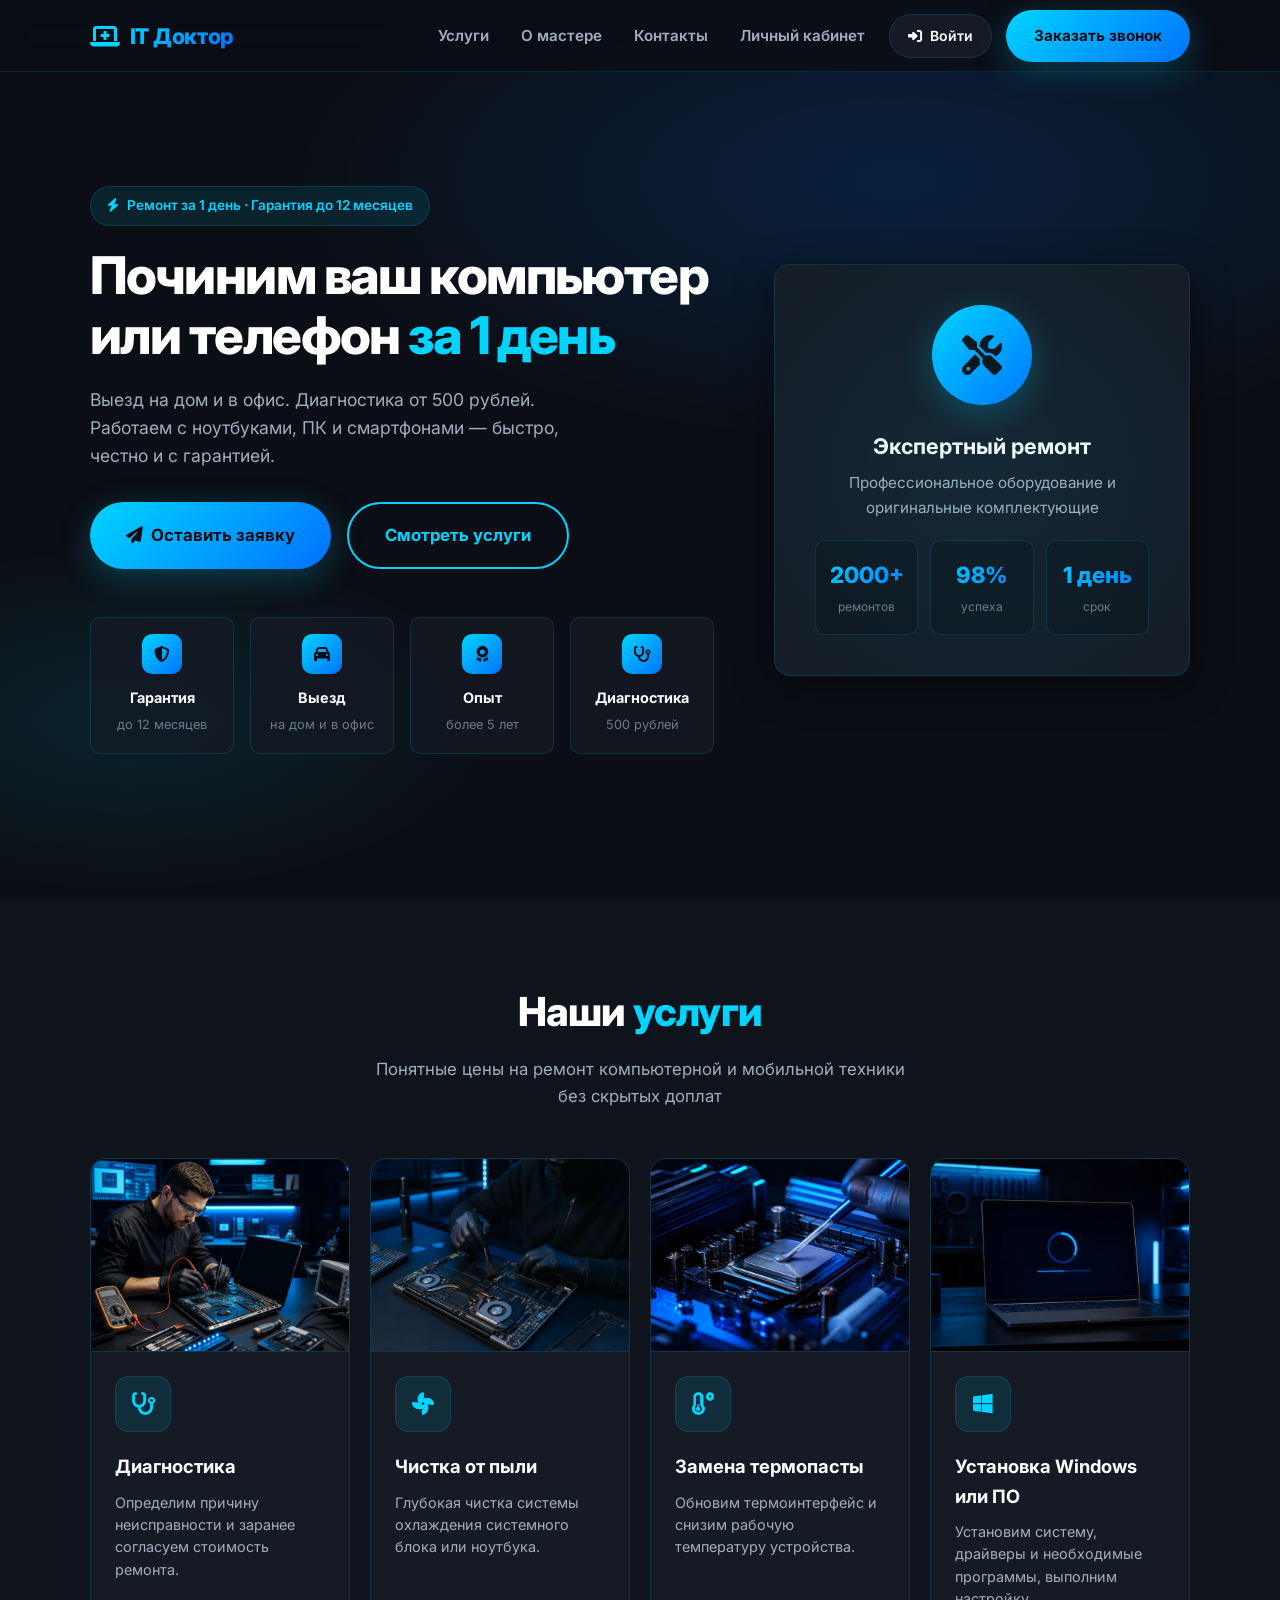
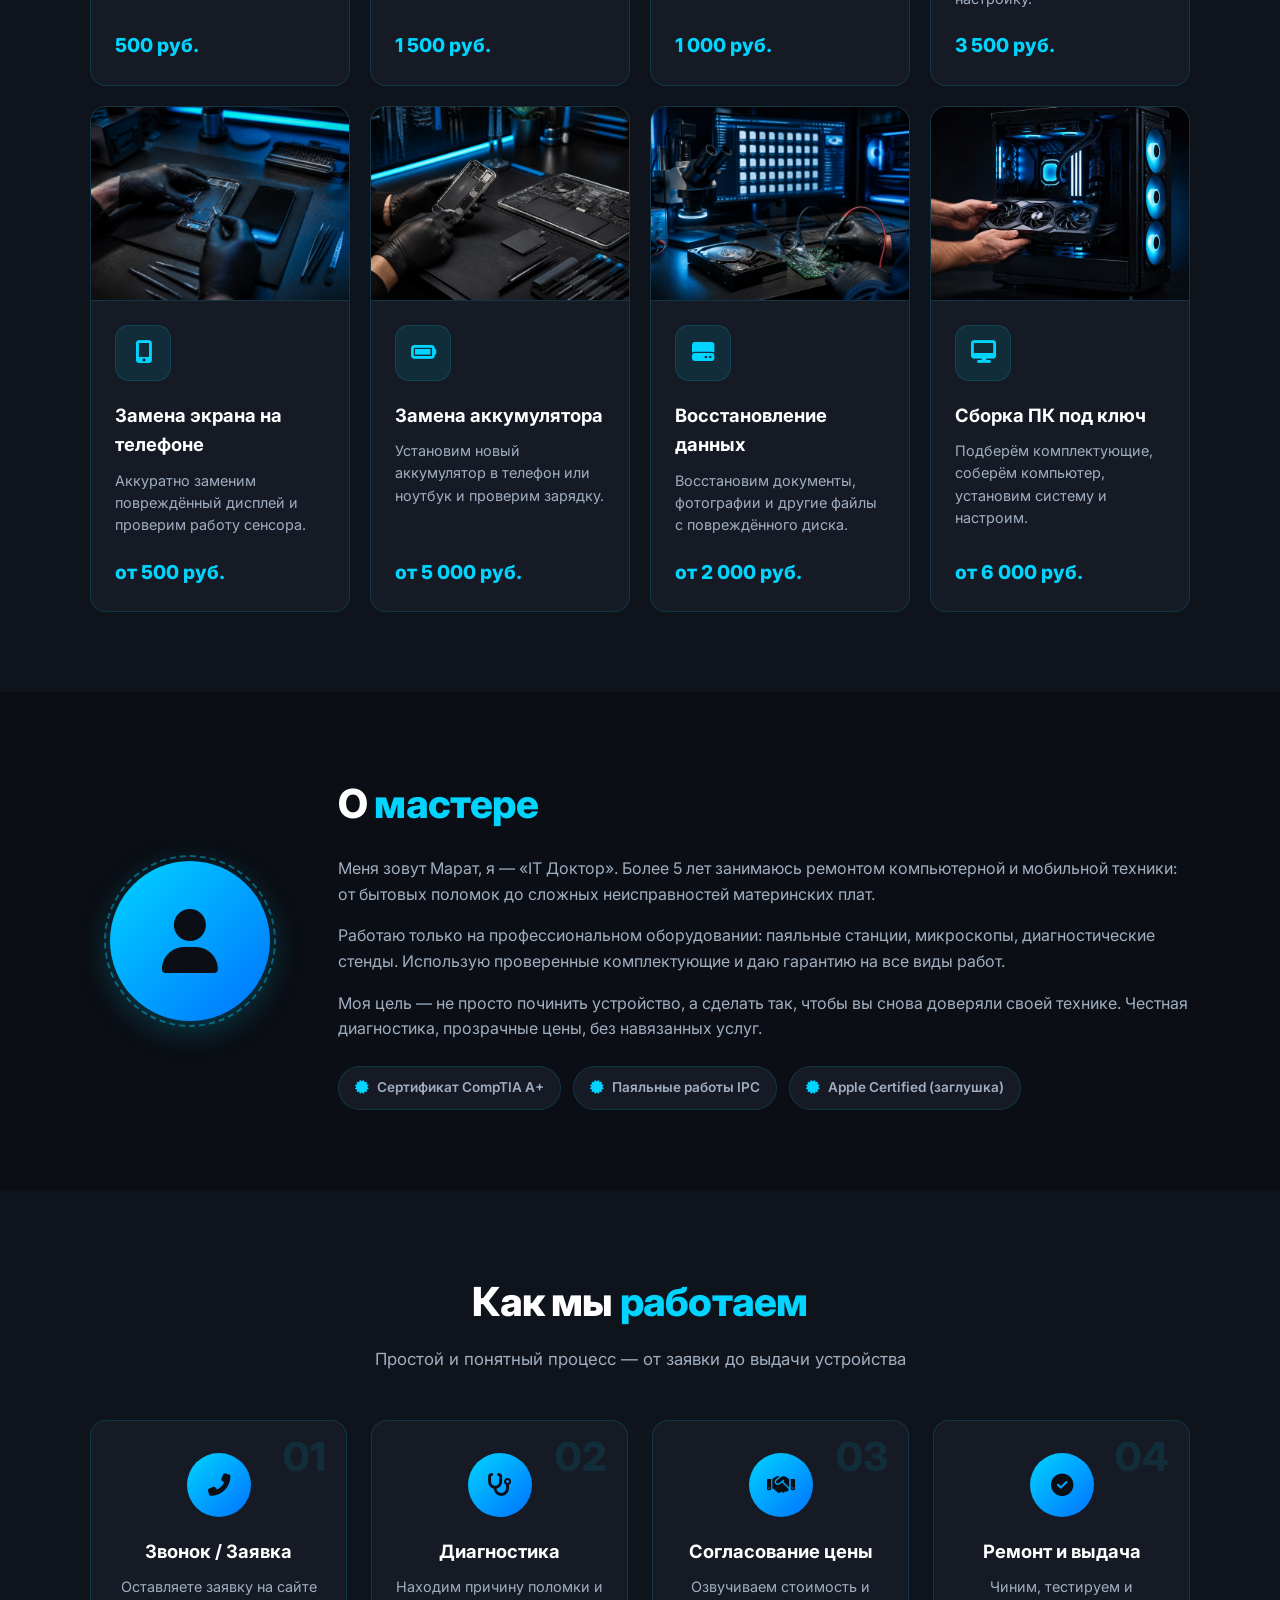
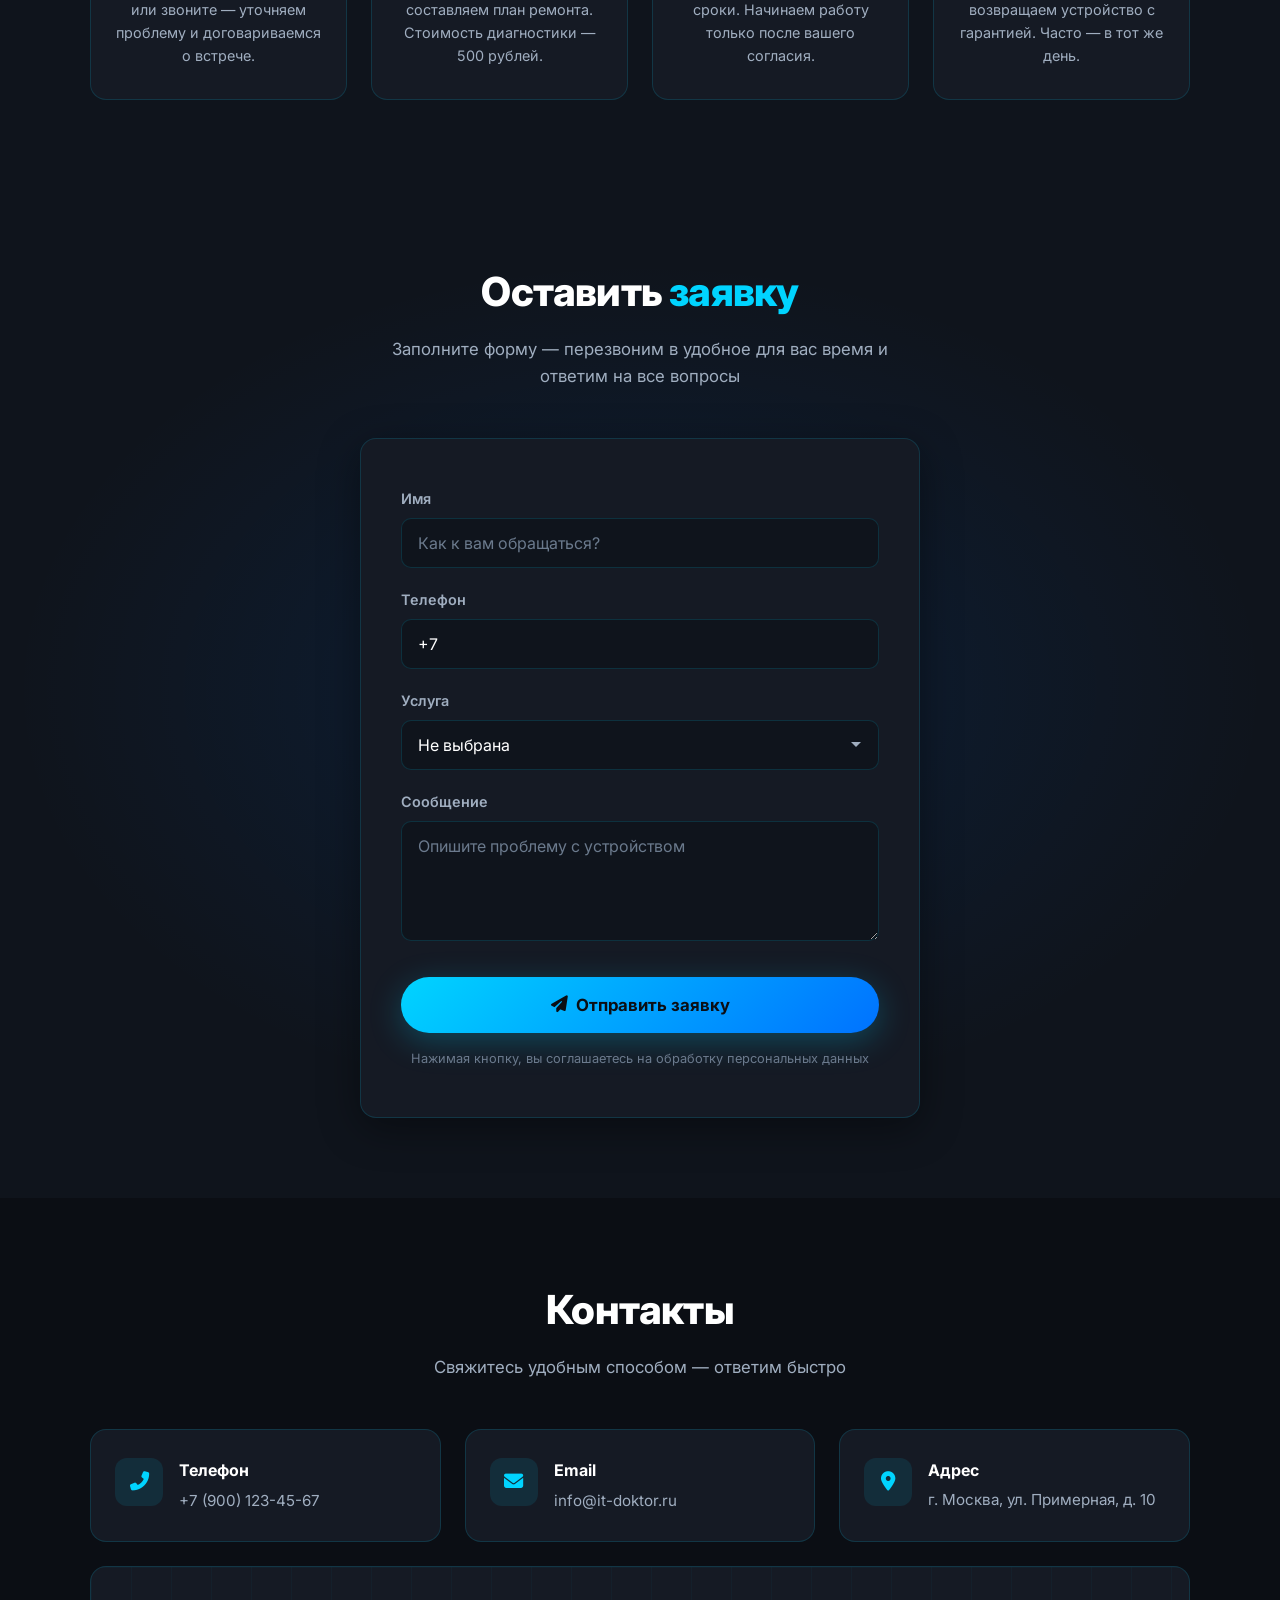
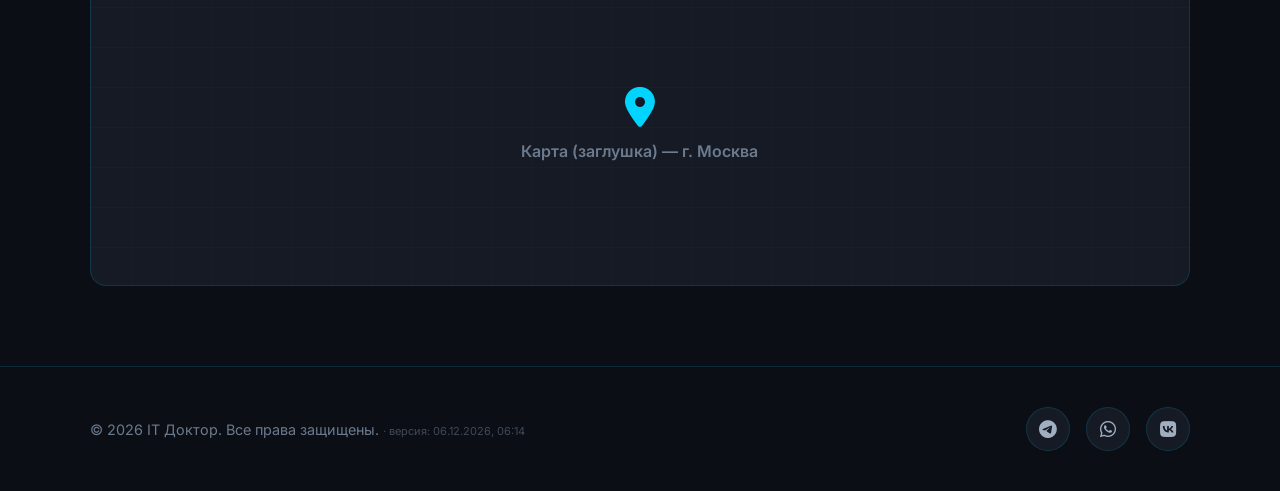
==== commit e8f43081: "Let the owner edit services, prices and photos from the panel A services table now holds the catalog" ====
--- a/index.html
+++ b/index.html
@@ -1651,7 +1651,7 @@
         <h2>Наши <span class="accent">услуги</span></h2>
         <p>Понятные цены на ремонт компьютерной и мобильной техники без скрытых доплат</p>
       </div>
-      <div class="services__grid">
+      <div class="services__grid" id="servicesGrid">
         <article class="service-card fade-in">
           <img class="service-card__image" src="assets/services/service-diagnostics.webp" alt="Диагностика ноутбука профессиональным оборудованием" loading="lazy" />
           <div class="service-card__body">
@@ -2394,6 +2394,117 @@
       });
     }
 
+    // ===== Услуги из базы =====
+    // Владелец меняет услуги в админке, сайт берёт их отсюда. Пока ответ не
+    // пришёл, на странице остаются карточки, вшитые в разметку: так посетитель
+    // видит услуги даже при медленной связи.
+    const SERVICES_CACHE_MS = 5 * 60 * 1000;
+
+    function serviceOptionLabel(service) {
+      return service.price ? `${service.title} — ${service.price}` : service.title;
+    }
+
+    function renderServiceCards(services) {
+      const grid = document.getElementById("servicesGrid");
+      if (!grid || services.length === 0) return;
+
+      grid.innerHTML = services.map((service) => {
+        const image = service.image
+          ? `<img class="service-card__image" src="${attrSafe(service.image)}" alt="${attrSafe(service.title)}" loading="lazy" />`
+          : "";
+
+        const icon = service.icon ? `<i class="${attrSafe(service.icon)}"></i>` : "";
+
+        return `
+          <article class="service-card fade-in">
+            ${image}
+            <div class="service-card__body">
+              ${icon ? `<div class="service-card__icon">${icon}</div>` : ""}
+              <h3>${escapeHtml(service.title)}</h3>
+              ${service.description ? `<p>${escapeHtml(service.description)}</p>` : ""}
+              ${service.price ? `<div class="service-card__price">${escapeHtml(service.price)}</div>` : ""}
+            </div>
+          </article>`;
+      }).join("");
+
+      // Карточки добавлены после загрузки страницы: показываем их без ожидания
+      // прокрутки, иначе они останутся невидимыми.
+      grid.querySelectorAll(".fade-in").forEach((card) => card.classList.add("visible"));
+    }
+
+    function renderServiceOptions(services) {
+      const select = document.getElementById("service");
+      if (!select || services.length === 0) return;
+
+      const current = select.value;
+
+      select.innerHTML =
+        '<option value="">Не выбрана</option>' +
+        services.map((service) =>
+          `<option value="${attrSafe(serviceOptionLabel(service))}">${escapeHtml(serviceOptionLabel(service))}</option>`
+        ).join("") +
+        '<option value="✏️ Другое">✏️ Другое</option>';
+
+      // Возвращаем прежний выбор, если такое значение ещё существует.
+      if ([...select.options].some((option) => option.value === current)) {
+        select.value = current;
+      }
+    }
+
+    function attrSafe(value) {
+      return String(value ?? "")
+        .replaceAll("&", "&amp;")
+        .replaceAll('"', "&quot;")
+        .replaceAll("<", "&lt;")
+        .replaceAll(">", "&gt;");
+    }
+
+    function escapeHtml(value) {
+      return String(value ?? "")
+        .replaceAll("&", "&amp;")
+        .replaceAll("<", "&lt;")
+        .replaceAll(">", "&gt;");
+    }
+
+    async function loadServices() {
+      // Услуги меняются редко: держим их в памяти браузера, чтобы не дёргать
+      // сервер при каждом открытии страницы.
+      try {
+        const cached = JSON.parse(localStorage.getItem("itd_services") || "null");
+
+        if (cached && cached.at && Date.now() - cached.at < SERVICES_CACHE_MS) {
+          renderServiceCards(cached.list);
+          renderServiceOptions(cached.list);
+          return;
+        }
+      } catch {
+        // Испорченный кэш просто игнорируем.
+      }
+
+      try {
+        const response = await fetch("/api/services/list");
+        if (!response.ok) return;
+
+        const payload = await response.json();
+        const list = Array.isArray(payload.services) ? payload.services : [];
+
+        if (!payload.ok || list.length === 0) return;
+
+        renderServiceCards(list);
+        renderServiceOptions(list);
+
+        try {
+          localStorage.setItem("itd_services", JSON.stringify({ at: Date.now(), list }));
+        } catch {
+          // Если места нет, просто не кэшируем.
+        }
+      } catch {
+        // Сеть недоступна: остаются карточки из разметки.
+      }
+    }
+
+    loadServices();
+
     // Отметка версии страницы: по ней видно, свежая копия открыта или старая.
     const buildStamp = document.getElementById("buildStamp");
 
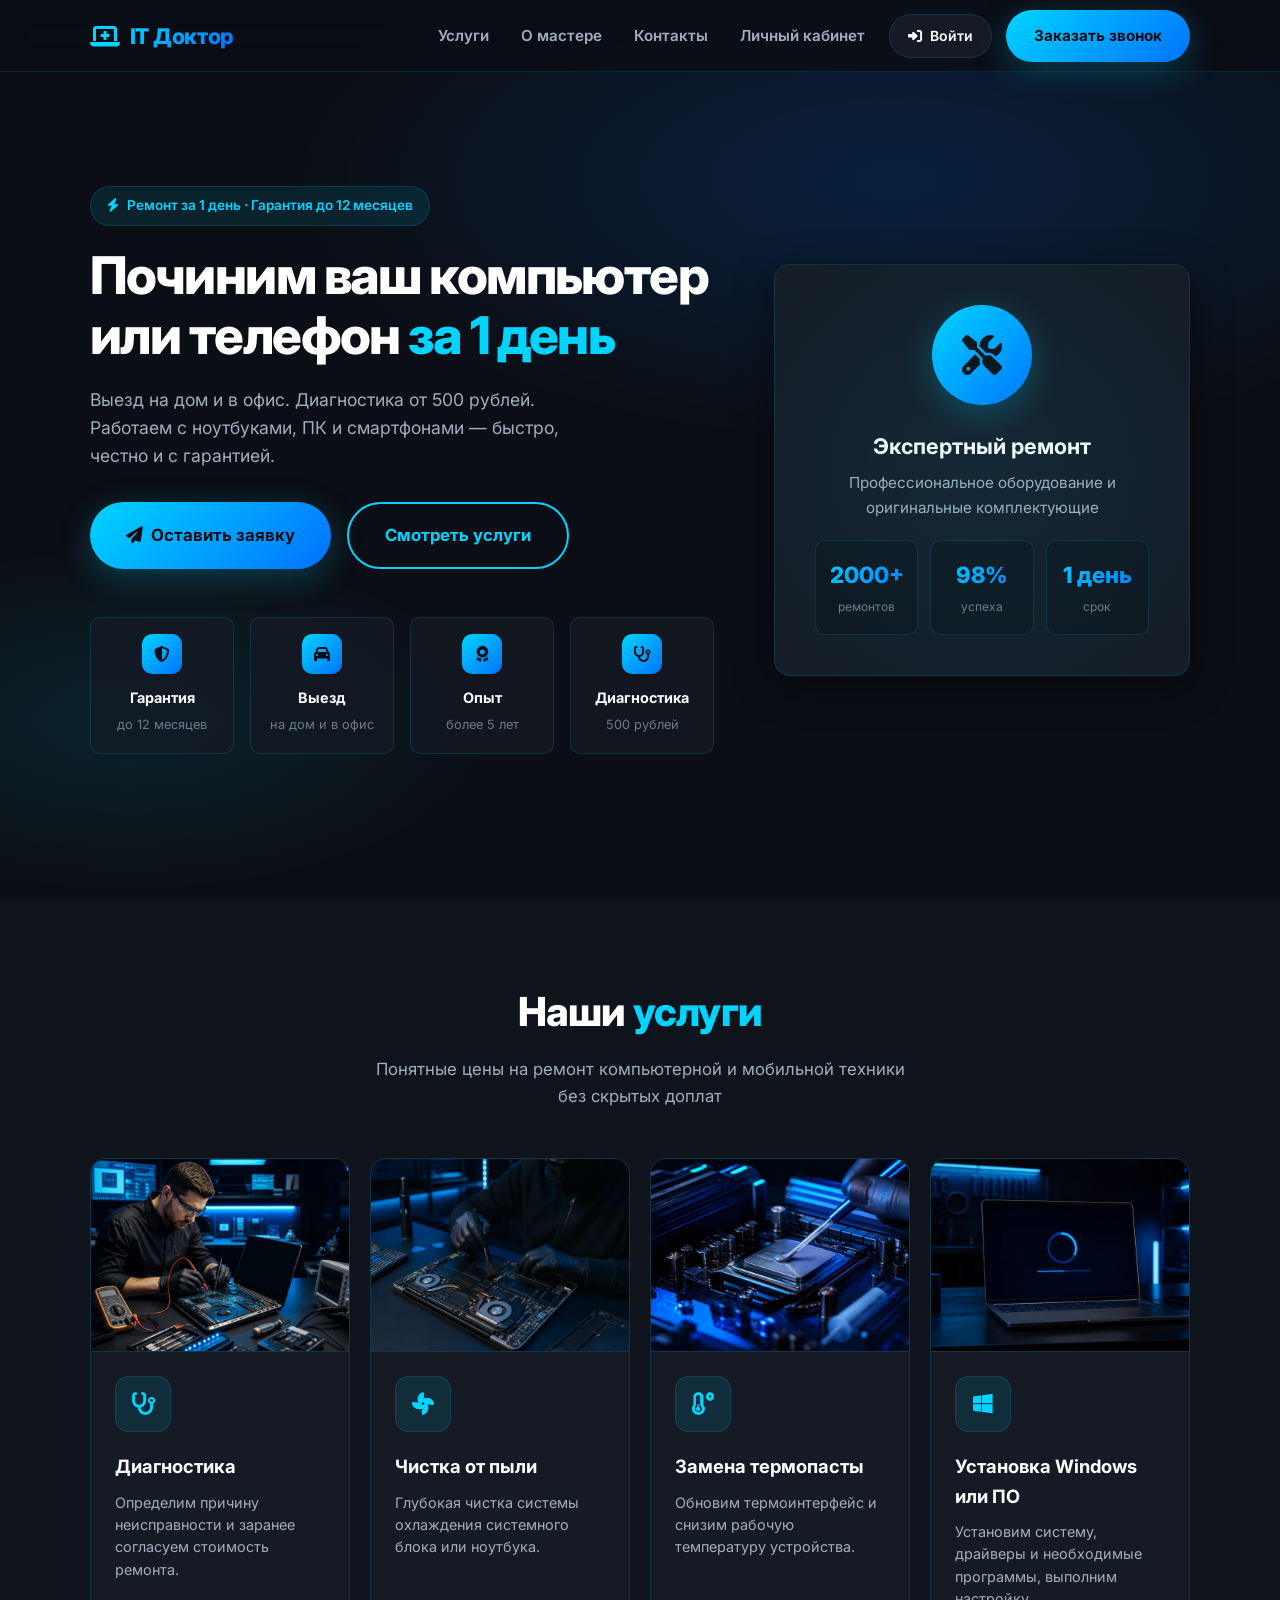
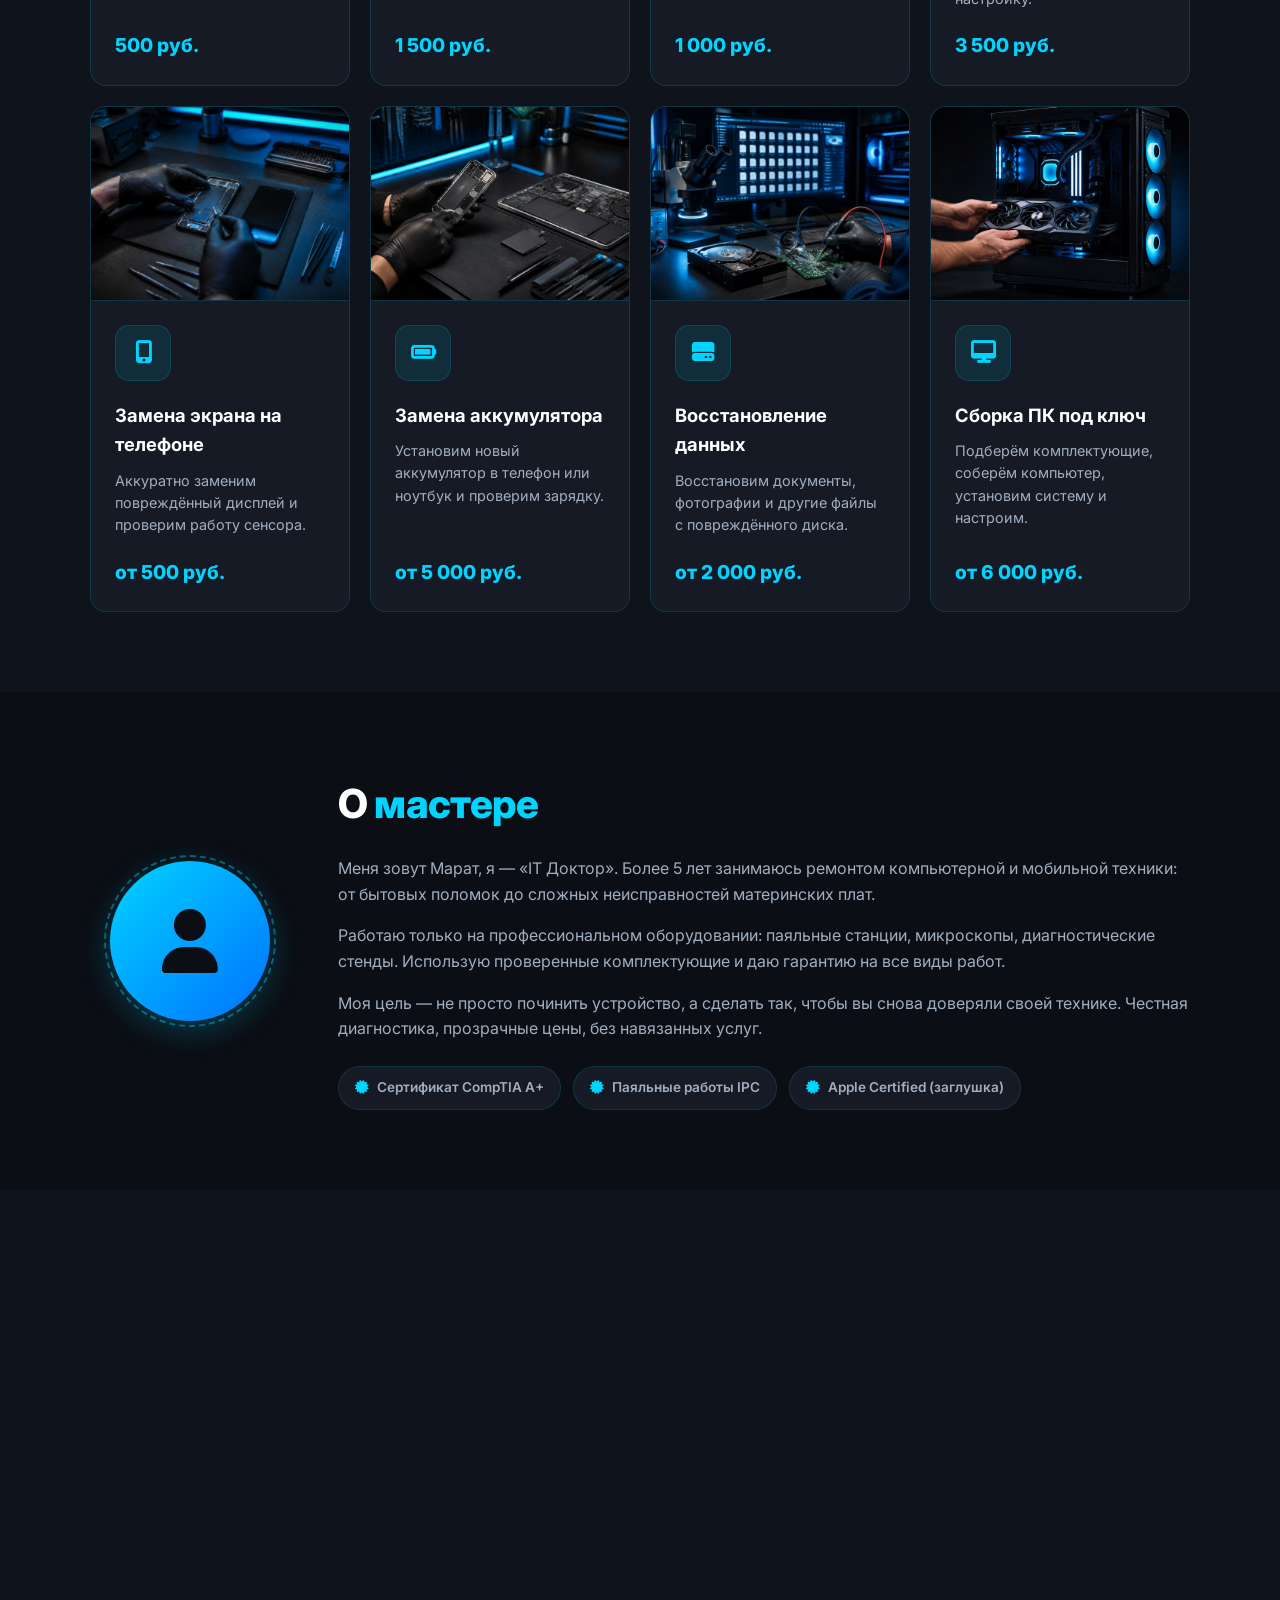
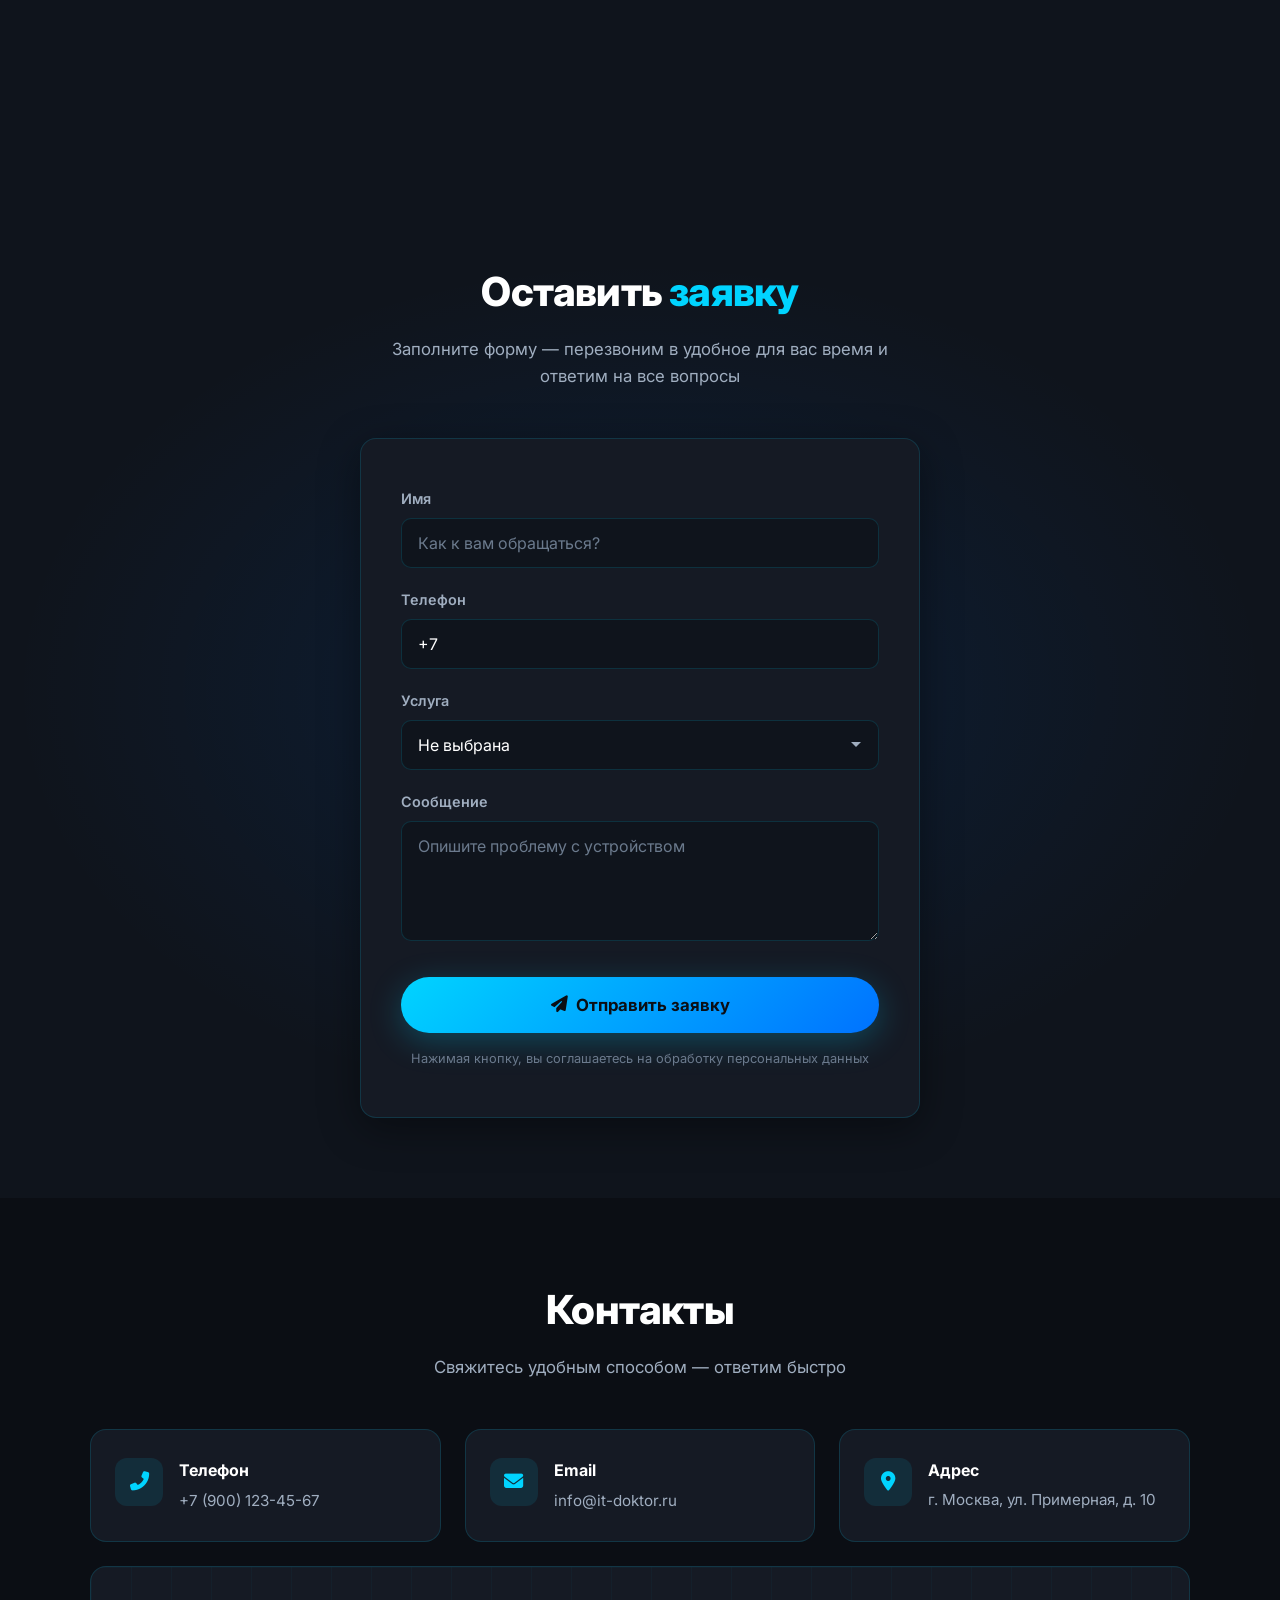
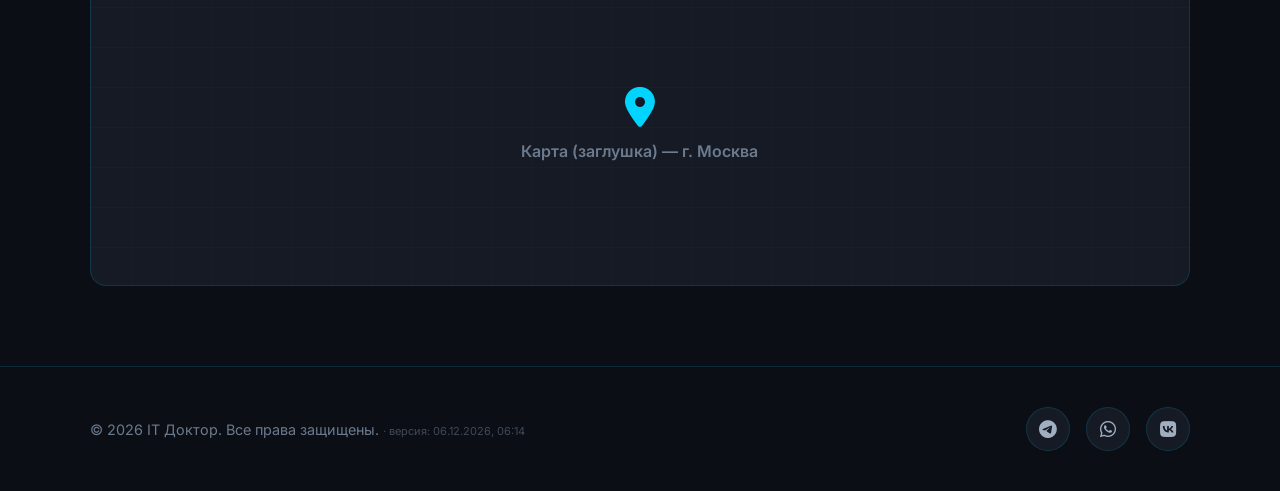
==== commit cb6ecf55: "Make service edits appear on the site at once The public list is no longer cached and answers no-sto" ====
--- a/index.html
+++ b/index.html
@@ -2398,7 +2398,6 @@
     // Владелец меняет услуги в админке, сайт берёт их отсюда. Пока ответ не
     // пришёл, на странице остаются карточки, вшитые в разметку: так посетитель
     // видит услуги даже при медленной связи.
-    const SERVICES_CACHE_MS = 5 * 60 * 1000;
 
     function serviceOptionLabel(service) {
       return service.price ? `${service.title} — ${service.price}` : service.title;
@@ -2467,20 +2466,9 @@
     }
 
     async function loadServices() {
-      // Услуги меняются редко: держим их в памяти браузера, чтобы не дёргать
-      // сервер при каждом открытии страницы.
-      try {
-        const cached = JSON.parse(localStorage.getItem("itd_services") || "null");
-
-        if (cached && cached.at && Date.now() - cached.at < SERVICES_CACHE_MS) {
-          renderServiceCards(cached.list);
-          renderServiceOptions(cached.list);
-          return;
-        }
-      } catch {
-        // Испорченный кэш просто игнорируем.
-      }
-
+      // Запрос лёгкий (несколько услуг), поэтому делаем его всегда: так правки
+      // из админки видны на сайте сразу. Память браузера используем только
+      // чтобы не перерисовывать список, если на сервере ничего не изменилось.
       try {
         const response = await fetch("/api/services/list");
         if (!response.ok) return;
@@ -2490,13 +2478,33 @@
 
         if (!payload.ok || list.length === 0) return;
 
-        renderServiceCards(list);
-        renderServiceOptions(list);
-
+        // Версия растёт при каждой правке в админке. Если она прежняя,
+        // список на сервере не менялся — берём сохранённую копию.
+        let cached = null;
         try {
-          localStorage.setItem("itd_services", JSON.stringify({ at: Date.now(), list }));
+          cached = JSON.parse(localStorage.getItem("itd_services") || "null");
         } catch {
-          // Если места нет, просто не кэшируем.
+          cached = null;
+        }
+
+        const fresh = cached
+          && Array.isArray(cached.list)
+          && Number(cached.version) === Number(payload.version);
+
+        const services = fresh ? cached.list : list;
+
+        renderServiceCards(services);
+        renderServiceOptions(services);
+
+        if (!fresh) {
+          try {
+            localStorage.setItem("itd_services", JSON.stringify({
+              version: payload.version,
+              list
+            }));
+          } catch {
+            // Если места нет, просто не запоминаем.
+          }
         }
       } catch {
         // Сеть недоступна: остаются карточки из разметки.
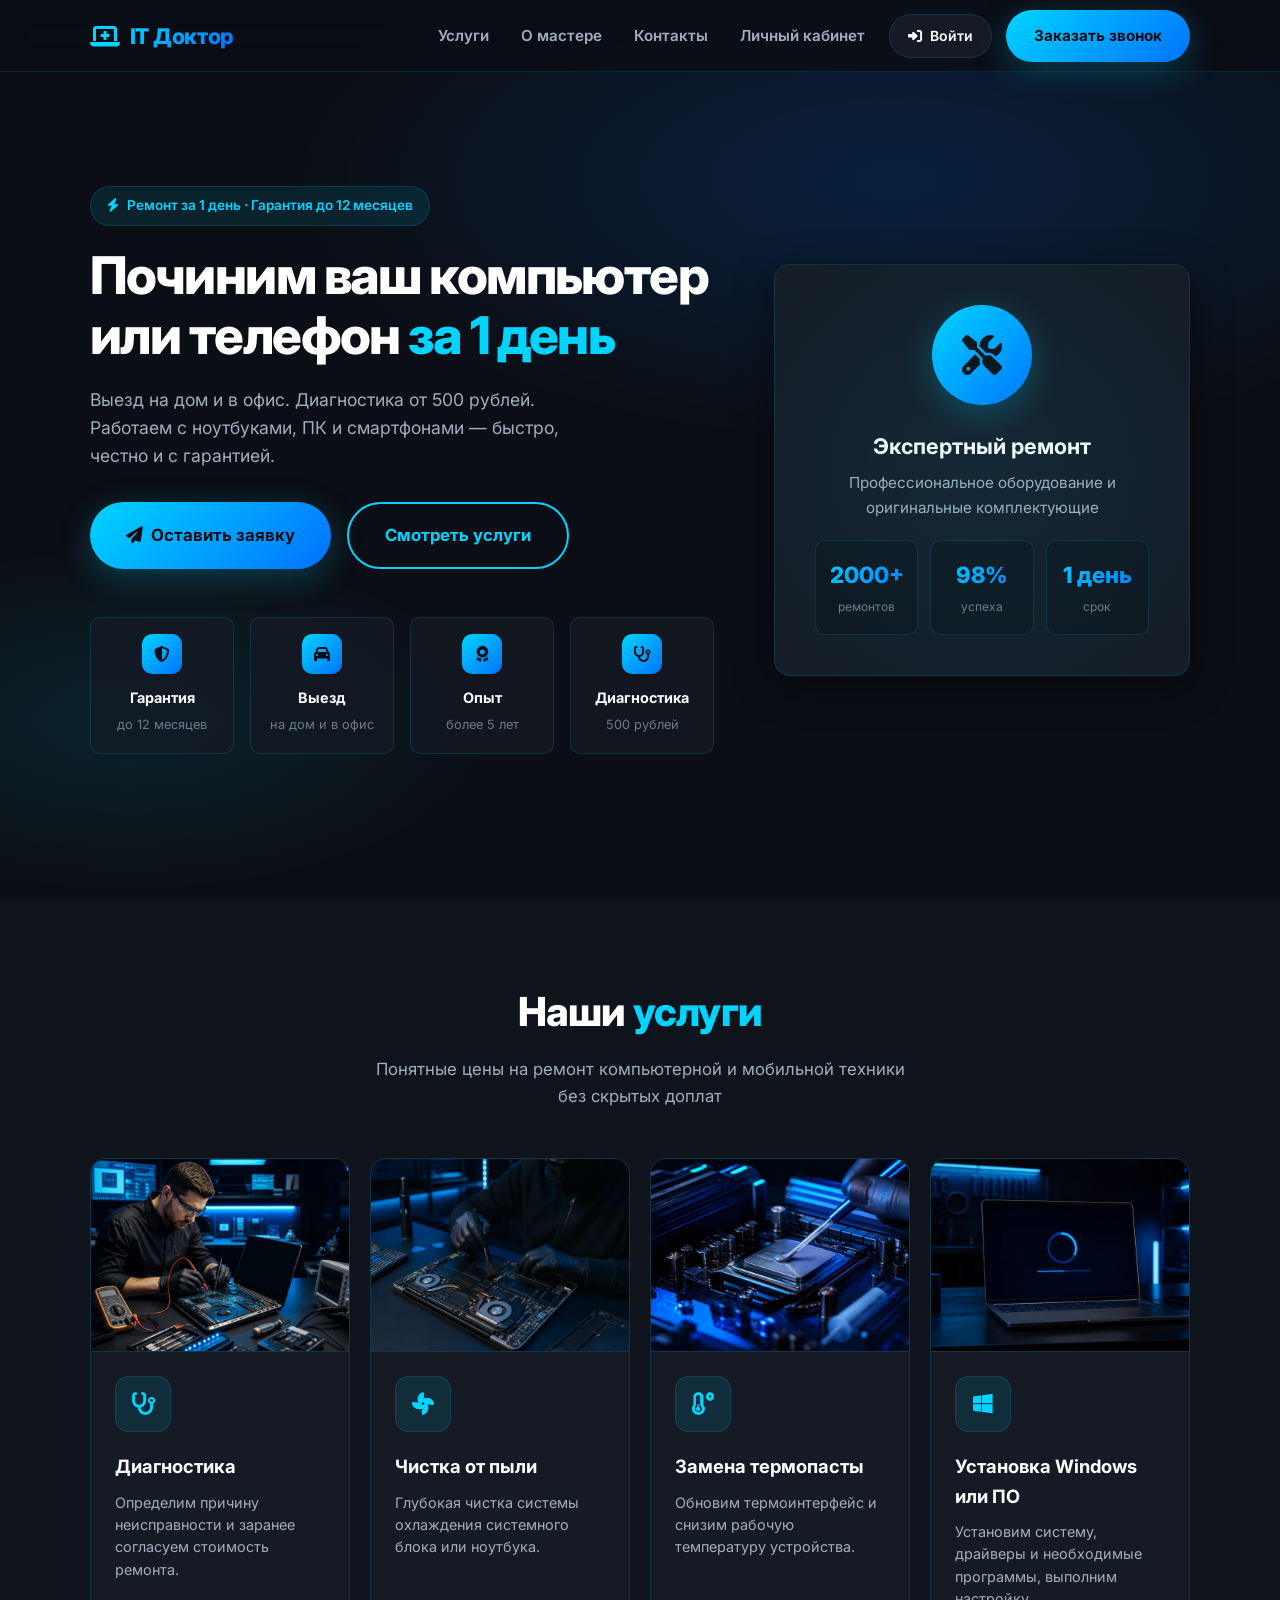
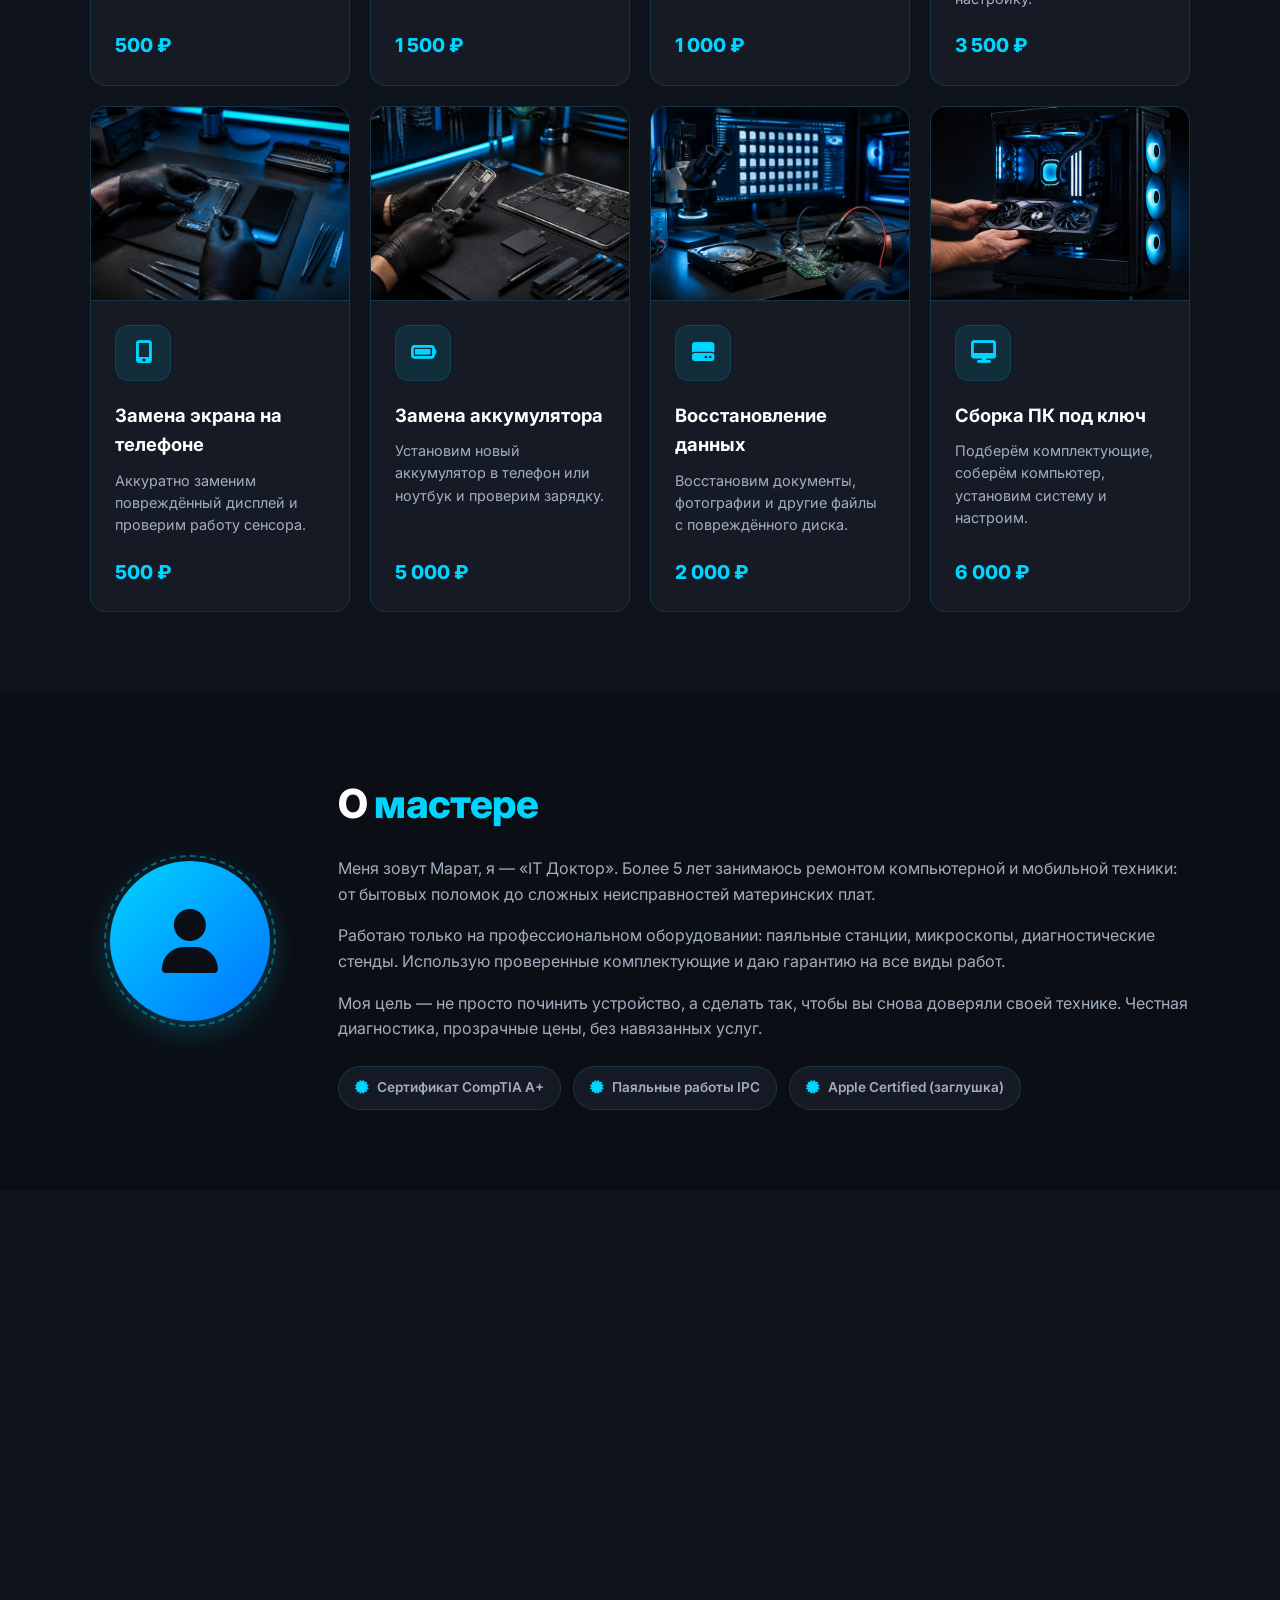
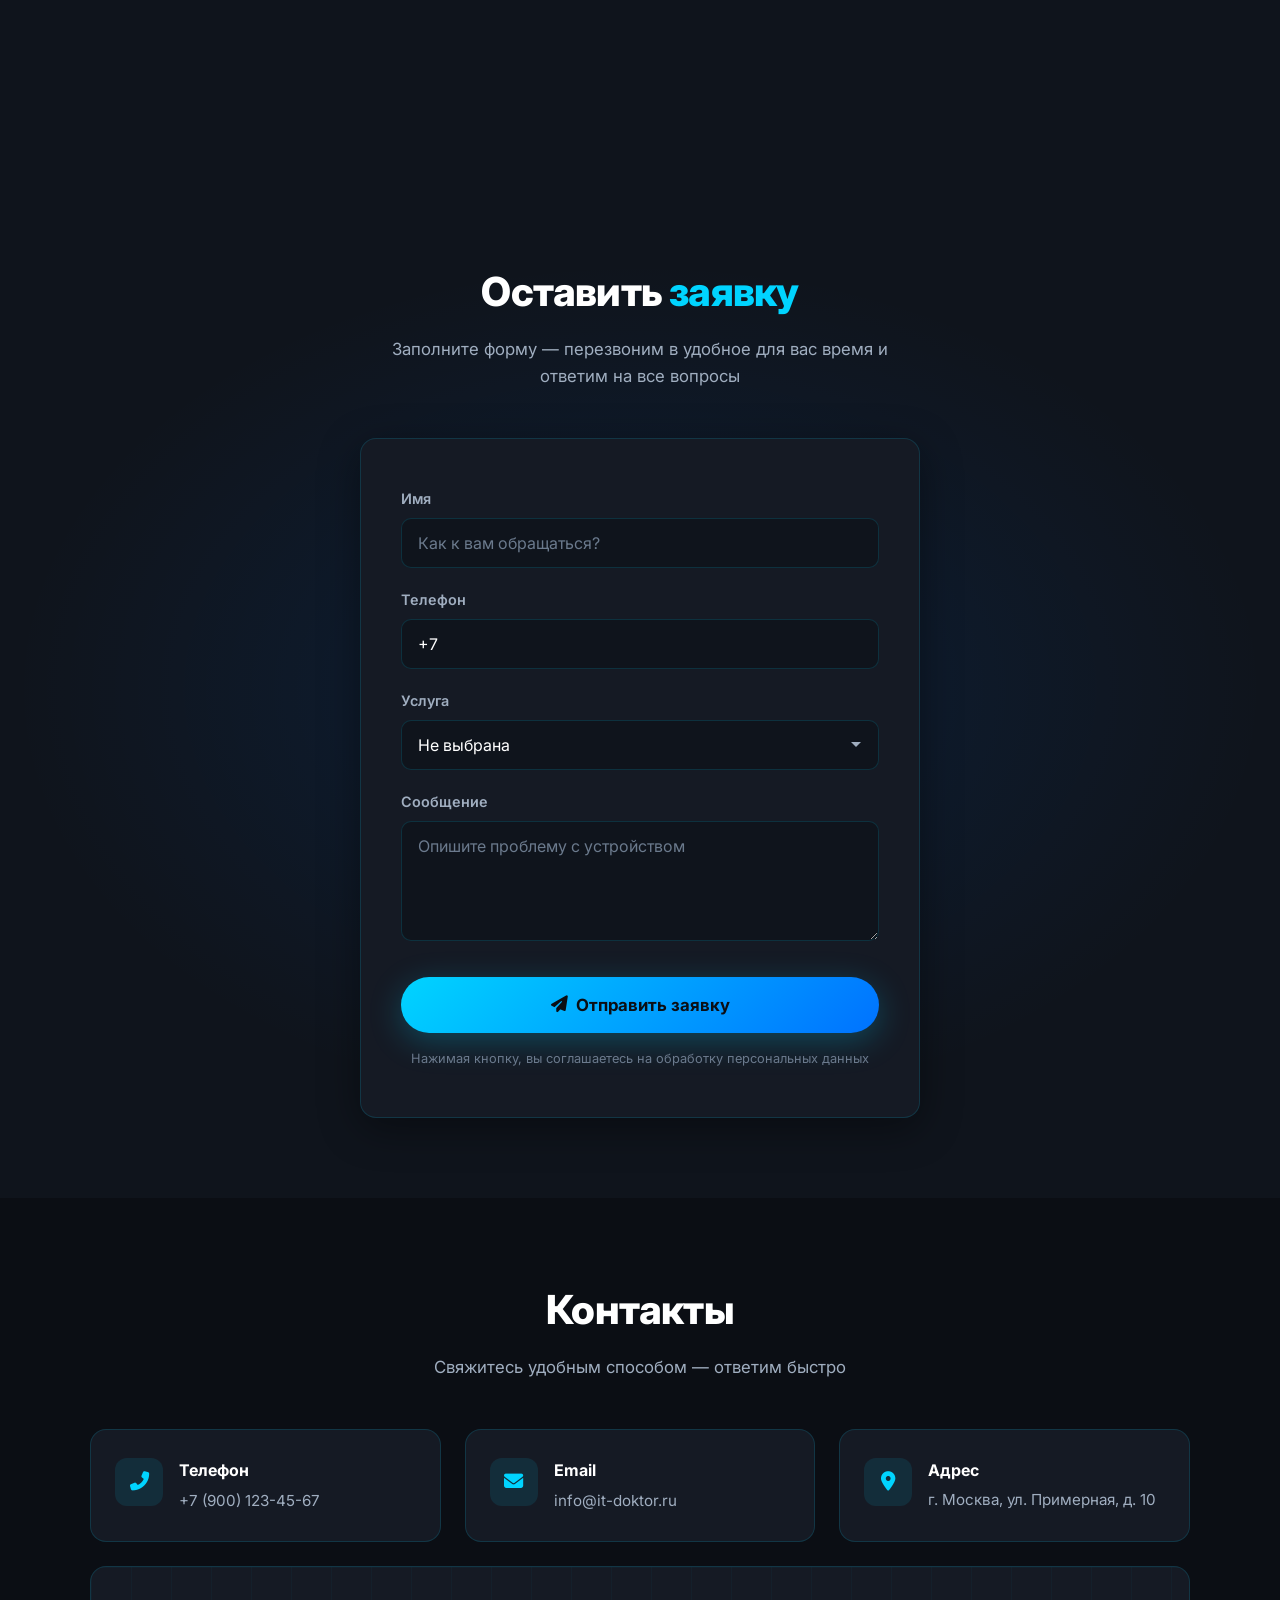
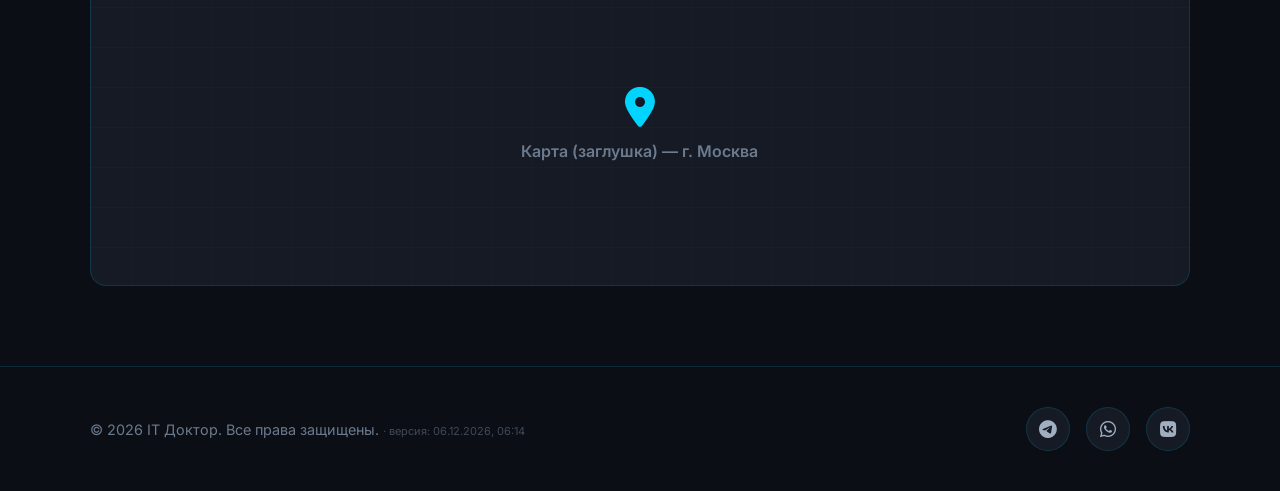
==== commit d79a3ce5: "Fix the catalogue query used when starting a payment The payment endpoint still asked for the droppe" ====
--- a/index.html
+++ b/index.html
@@ -1658,7 +1658,7 @@
             <div class="service-card__icon"><i class="fas fa-stethoscope"></i></div>
             <h3>Диагностика</h3>
             <p>Определим причину неисправности и заранее согласуем стоимость ремонта.</p>
-            <div class="service-card__price">500 руб.</div>
+            <div class="service-card__price">500 ₽</div>
           </div>
         </article>
         <article class="service-card fade-in">
@@ -1667,7 +1667,7 @@
             <div class="service-card__icon"><i class="fas fa-fan"></i></div>
             <h3>Чистка от пыли</h3>
             <p>Глубокая чистка системы охлаждения системного блока или ноутбука.</p>
-            <div class="service-card__price">1 500 руб.</div>
+            <div class="service-card__price">1 500 ₽</div>
           </div>
         </article>
         <article class="service-card fade-in">
@@ -1676,7 +1676,7 @@
             <div class="service-card__icon"><i class="fas fa-temperature-low"></i></div>
             <h3>Замена термопасты</h3>
             <p>Обновим термоинтерфейс и снизим рабочую температуру устройства.</p>
-            <div class="service-card__price">1 000 руб.</div>
+            <div class="service-card__price">1 000 ₽</div>
           </div>
         </article>
         <article class="service-card fade-in">
@@ -1685,7 +1685,7 @@
             <div class="service-card__icon"><i class="fab fa-windows"></i></div>
             <h3>Установка Windows или ПО</h3>
             <p>Установим систему, драйверы и необходимые программы, выполним настройку.</p>
-            <div class="service-card__price">3 500 руб.</div>
+            <div class="service-card__price">3 500 ₽</div>
           </div>
         </article>
         <article class="service-card fade-in">
@@ -1694,7 +1694,7 @@
             <div class="service-card__icon"><i class="fas fa-mobile-alt"></i></div>
             <h3>Замена экрана на телефоне</h3>
             <p>Аккуратно заменим повреждённый дисплей и проверим работу сенсора.</p>
-            <div class="service-card__price">от 500 руб.</div>
+            <div class="service-card__price">500 ₽</div>
           </div>
         </article>
         <article class="service-card fade-in">
@@ -1703,7 +1703,7 @@
             <div class="service-card__icon"><i class="fas fa-battery-full"></i></div>
             <h3>Замена аккумулятора</h3>
             <p>Установим новый аккумулятор в телефон или ноутбук и проверим зарядку.</p>
-            <div class="service-card__price">от 5 000 руб.</div>
+            <div class="service-card__price">5 000 ₽</div>
           </div>
         </article>
         <article class="service-card fade-in">
@@ -1712,7 +1712,7 @@
             <div class="service-card__icon"><i class="fas fa-hdd"></i></div>
             <h3>Восстановление данных</h3>
             <p>Восстановим документы, фотографии и другие файлы с повреждённого диска.</p>
-            <div class="service-card__price">от 2 000 руб.</div>
+            <div class="service-card__price">2 000 ₽</div>
           </div>
         </article>
         <article class="service-card fade-in">
@@ -1721,7 +1721,7 @@
             <div class="service-card__icon"><i class="fas fa-desktop"></i></div>
             <h3>Сборка ПК под ключ</h3>
             <p>Подберём комплектующие, соберём компьютер, установим систему и настроим.</p>
-            <div class="service-card__price">от 6 000 руб.</div>
+            <div class="service-card__price">6 000 ₽</div>
           </div>
         </article>
       </div>
@@ -2400,7 +2400,17 @@
     // видит услуги даже при медленной связи.
 
     function serviceOptionLabel(service) {
-      return service.price ? `${service.title} — ${service.price}` : service.title;
+      // В заявке услуга называется так же, как в каталоге: просто название.
+      return String(service.title || "");
+    }
+
+    /** Цена в виде «1 000 ₽»: в каталоге она хранится одним числом. */
+    function formatServicePrice(value) {
+      const amount = Number(value);
+
+      if (!Number.isFinite(amount) || amount <= 0) return "";
+
+      return `${new Intl.NumberFormat("ru-RU").format(amount)} ₽`;
     }
 
     function renderServiceCards(services) {
@@ -2421,7 +2431,9 @@
               ${icon ? `<div class="service-card__icon">${icon}</div>` : ""}
               <h3>${escapeHtml(service.title)}</h3>
               ${service.description ? `<p>${escapeHtml(service.description)}</p>` : ""}
-              ${service.price ? `<div class="service-card__price">${escapeHtml(service.price)}</div>` : ""}
+              ${formatServicePrice(service.priceValue)
+                ? `<div class="service-card__price">${escapeHtml(formatServicePrice(service.priceValue))}</div>`
+                : ""}
             </div>
           </article>`;
       }).join("");
